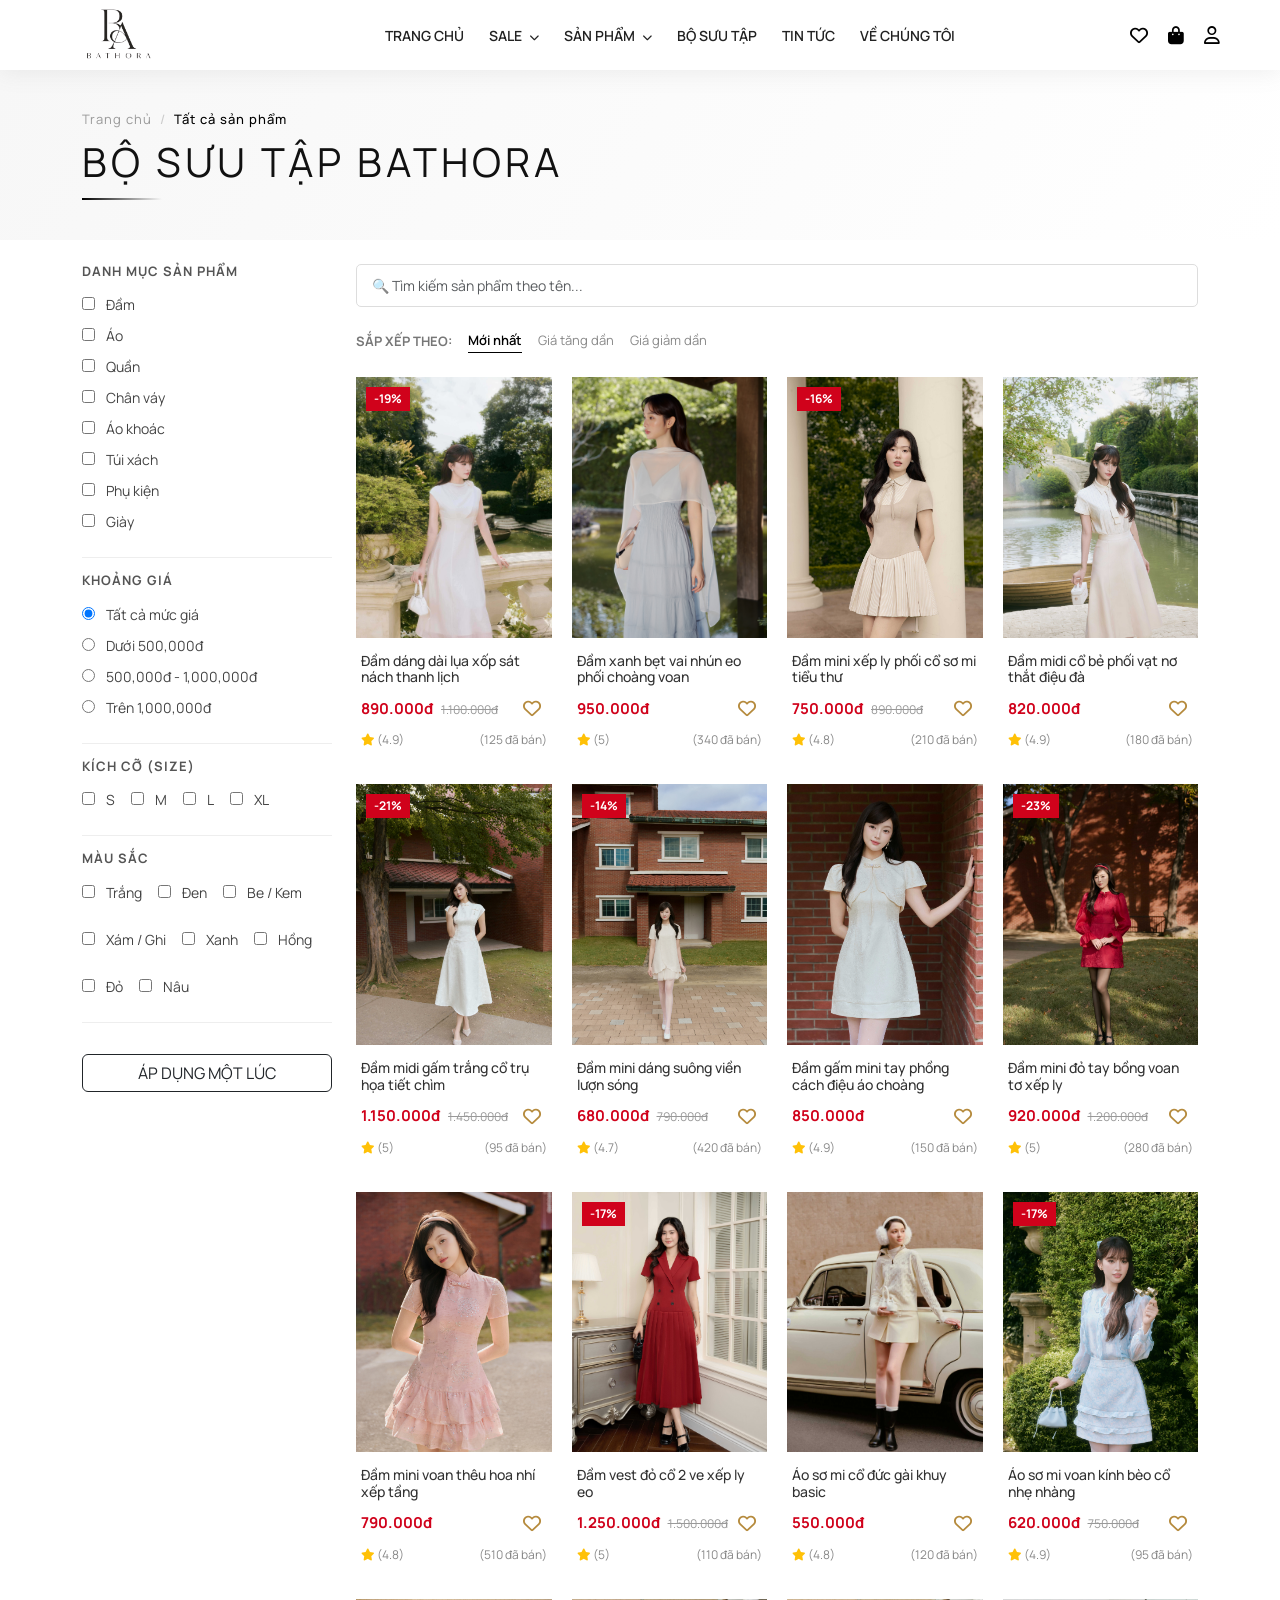
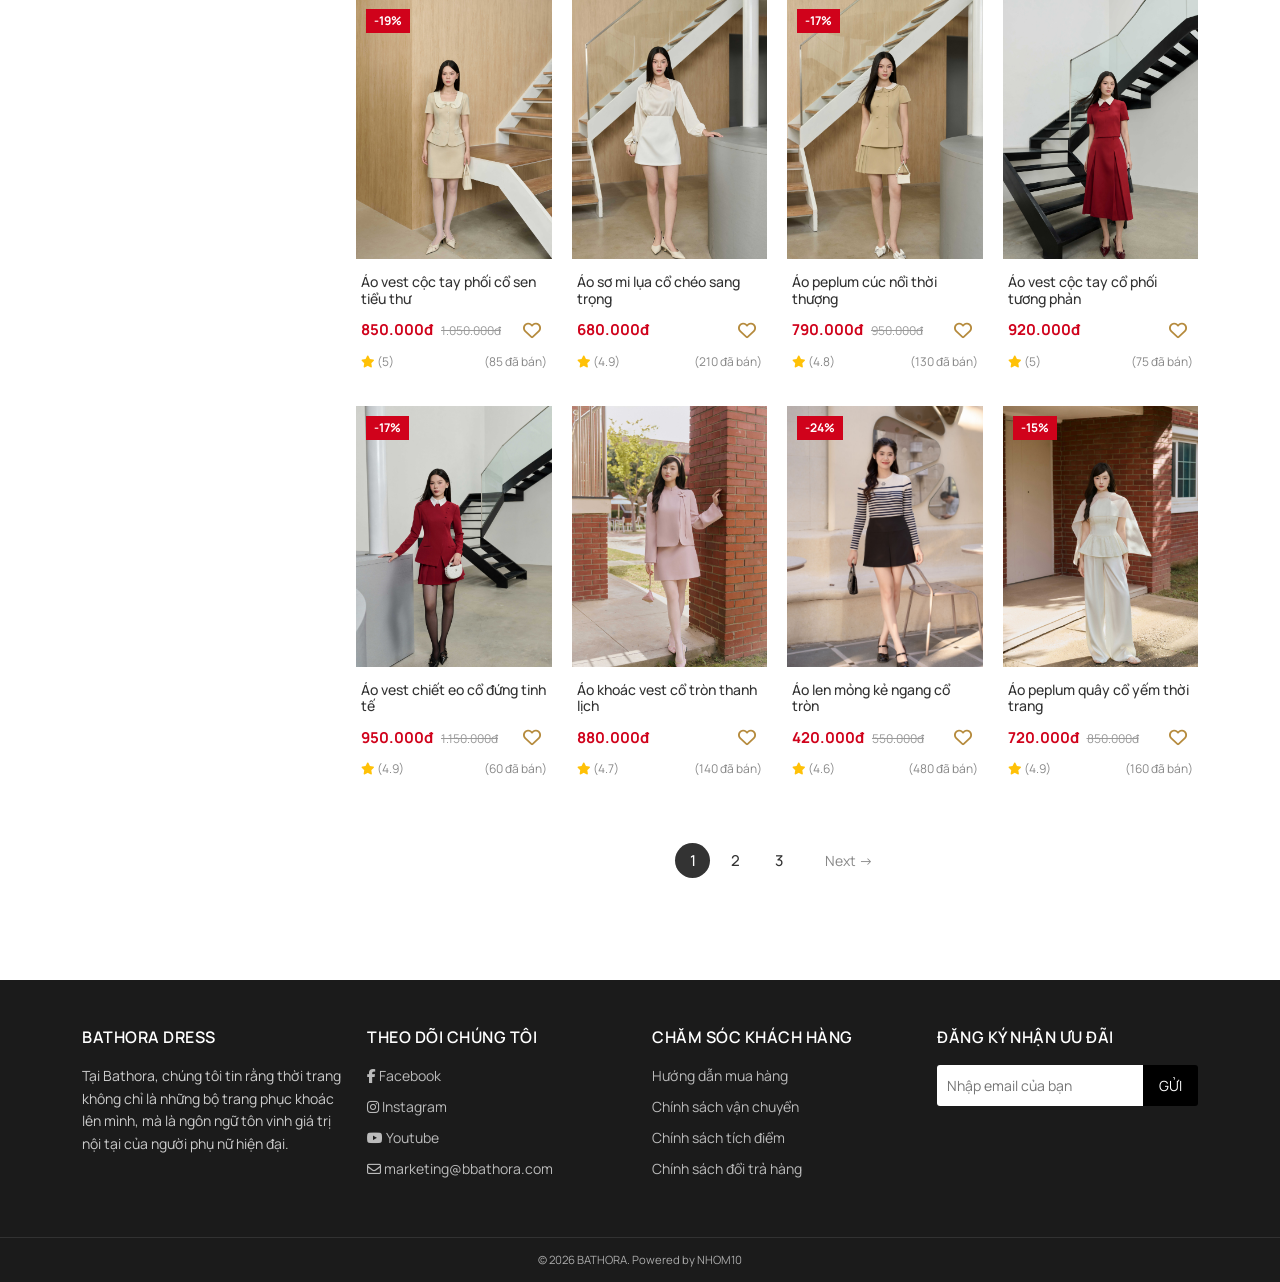
==== sanpham.html @ f618dcc4 "Merge branch 'develop' into feature/thao-chi-tiet" ====
<!DOCTYPE html>
<html lang="vi">
<head>
    <meta charset="UTF-8">
    <title>Sản phẩm | BATHORA DRESS</title>
    <link rel="preconnect" href="https://fonts.googleapis.com">
    <link href="https://fonts.googleapis.com/css2?family=Cormorant+Garamond:wght@300;400;500;600&family=Manrope:wght@300;400;500;600&display=swap" rel="stylesheet">
    <link href="https://cdn.jsdelivr.net/npm/bootstrap@5.3.0/dist/css/bootstrap.min.css" rel="stylesheet">
    <link rel="stylesheet" href="https://cdnjs.cloudflare.com/ajax/libs/font-awesome/6.5.0/css/all.min.css">
    <link rel="stylesheet" href="sanpham.css">
</head>
<body>

    <header class="header">
        <div class="container-fluid d-flex align-items-center justify-content-between">
            <div class="logo"><a href="trangchu.html"><img src="images/logo.png" alt="Bathora"></a></div>
            <nav class="menu">
                <ul class="d-flex align-items-center mb-0">
                    <li><a href="trangchu.html">TRANG CHỦ</a></li>
                    <li class="nav-item dropdown">
                        <a class="nav-link sale-link" href="#" id="saleDropdown" role="button" data-bs-toggle="dropdown">SALE <i class="fa fa-chevron-down ms-1"></i></a>
                        <ul class="dropdown-menu border-0 shadow-sm">
                            <li><a class="dropdown-item" href="#">Giảm 5%</a></li>
                            <li><a class="dropdown-item" href="#">Giảm 10%</a></li>
                            <li><a class="dropdown-item" href="#">Giảm 15%</a></li>
                            <li><a class="dropdown-item" href="#">Giảm 20%</a></li>
                            <li><hr class="dropdown-divider"></li>
                            <li><a class="dropdown-item" href="#">Giảm 30%</a></li>
                            <li><a class="dropdown-item" href="#">Giảm 40%</a></li>
                            <li><a class="dropdown-item" href="#">SIÊU SALE 50%</a></li>
                        </ul>
                    </li>
                    <li class="nav-item dropdown">
                        <a class="nav-link" href="sanpham.html" id="productDropdown" role="button" data-bs-toggle="dropdown">SẢN PHẨM <i class="fa fa-chevron-down ms-1"></i></a>
                        <ul class="dropdown-menu border-0 shadow-sm">
                            <li><a class="dropdown-item" href="sanpham.html?loai=tatca">TẤT CẢ SẢN PHẨM</a></li>
                            <li><a class="dropdown-item" href="sanpham.html?loai=dam">ĐẦM</a></li>
                            <li><a class="dropdown-item" href="sanpham.html?loai=ao">ÁO</a></li>
                            <li><a class="dropdown-item" href="sanpham.html?loai=quan">QUẦN</a></li>
                            <li><a class="dropdown-item" href="sanpham.html?loai=chanvay">CHÂN VÁY</a></li>
                            <li><a class="dropdown-item" href="sanpham.html?loai=aokhoac">ÁO KHOÁC</a></li>
                            <li><a class="dropdown-item" href="sanpham.html?loai=tuixach">TÚI XÁCH</a></li>
                            <li><a class="dropdown-item" href="sanpham.html?loai=phukien">PHỤ KIỆN</a></li>
                            <li><a class="dropdown-item" href="sanpham.html?loai=giay">GIÀY</a></li>
                        </ul>
                    </li>
                    <li><a href="#">BỘ SƯU TẬP</a></li>
                    <li><a href="TinTuc/tintuc.html">TIN TỨC</a></li>
                    <li><a href="vechungtoi.html">VỀ CHÚNG TÔI</a></li>
                </ul>
            </nav>
            <div class="icons d-flex align-items-center">
                <div class="icon"><a href="YeuThich/yeuthich.html"><i class="fa-regular fa-heart"></i><span id="wishlist-badge" class="badge-count">0</span></a></div>
                <div class="icon"><a href="GioHang/giohang.html"><i class="fa-solid fa-bag-shopping"></i><span id="cart-badge" class="badge-count d-none">0</span></a></div>
                <div class="icon"><a href="TaiKhoan/login.html"><i class="fa-regular fa-user"></i></a></div>
            </div>
        </div>
    </header>

    <main class="product-page">
        <section class="breadcrumb-bg cart-breadcrumb">
            <div class="container">
                <nav aria-label="breadcrumb">
                    <ol class="breadcrumb mb-2">
                        <li class="breadcrumb-item"><a href="trangchu.html">Trang chủ</a></li>
                        <li class="breadcrumb-item active" id="breadcrumbText">Tất cả sản phẩm</li>
                    </ol>
                </nav>
                <h2 class="page-title" id="pageTitleText">BỘ SƯU TẬP BATHORA</h2>
            </div>
        </section>

        <div class="container py-4">
            <div class="d-md-none mb-3 text-center">
                <button class="btn btn-dark w-100 py-2" id="openMobileFilter"><i class="fas fa-filter"></i> Lọc & Sắp xếp</button>
            </div>

            <div class="d-flex gap-4">
                <aside class="filter-sidebar" id="filterSidebar">
                    <div class="filter-header-mobile d-md-none">
                        <h4 class="mb-0">BỘ LỌC</h4>
                        <button class="btn-close" id="closeMobileFilter"></button>
                    </div>
                    
                    <div class="filter-group">
                        <h3 class="filter-title">Danh mục sản phẩm</h3>
                        <div class="filter-list">
                            <label><input type="checkbox" class="main-cat-filter" value="dam"> Đầm</label>
                            <label><input type="checkbox" class="main-cat-filter" value="ao"> Áo</label>
                            <label><input type="checkbox" class="main-cat-filter" value="quan"> Quần</label>
                            <label><input type="checkbox" class="main-cat-filter" value="chanvay"> Chân váy</label>
                            <label><input type="checkbox" class="main-cat-filter" value="aokhoac"> Áo khoác</label>
                            <label><input type="checkbox" class="main-cat-filter" value="tuixach"> Túi xách</label>
                            <label><input type="checkbox" class="main-cat-filter" value="phukien"> Phụ kiện</label>
                            <label><input type="checkbox" class="main-cat-filter" value="giay"> Giày</label>
                        </div>
                    </div>

                    <div class="filter-group">
                        <h3 class="filter-title">Khoảng Giá</h3>
                        <div class="filter-list">
                            <label><input type="radio" name="price" value="all" checked> Tất cả mức giá</label>
                            <label><input type="radio" name="price" value="under500"> Dưới 500,000đ</label>
                            <label><input type="radio" name="price" value="500to1000"> 500,000đ - 1,000,000đ</label>
                            <label><input type="radio" name="price" value="over1000"> Trên 1,000,000đ</label>
                        </div>
                    </div>
<div class="filter-group">
    <h3 class="filter-title">Kích cỡ (Size)</h3>
    <div class="filter-list size-grid d-flex flex-wrap gap-3">
        <label><input type="checkbox" class="size-filter" value="S"> S</label>
        <label><input type="checkbox" class="size-filter" value="M"> M</label>
        <label><input type="checkbox" class="size-filter" value="L"> L</label>
        <label><input type="checkbox" class="size-filter" value="XL"> XL</label>
    </div>
</div>

<div class="filter-group">
    <h3 class="filter-title">MÀU SẮC</h3> 
    <div class="filter-list d-flex flex-wrap gap-3">
        <label><input type="checkbox" value="Trắng" class="color-filter"> Trắng</label>
        <label><input type="checkbox" value="Đen" class="color-filter"> Đen</label>
        <label><input type="checkbox" value="Be" class="color-filter"> Be / Kem</label>
        <label><input type="checkbox" value="Xám" class="color-filter"> Xám / Ghi</label>
        <label><input type="checkbox" value="Xanh" class="color-filter"> Xanh</label>
        <label><input type="checkbox" value="Hồng" class="color-filter"> Hồng</label>
        <label><input type="checkbox" value="Đỏ" class="color-filter"> Đỏ</label>
        <label><input type="checkbox" value="Nâu" class="color-filter"> Nâu</label>
    </div>
</div>
                    <button class="btn btn-outline-dark w-100 mt-3" id="applyFilterBtn">ÁP DỤNG MỘT LÚC</button>
                </aside>

                <div class="product-main flex-grow-1">
                    <div class="search-container mb-4">
    <input type="text" id="searchInput" class="form-control" placeholder="🔍 Tìm kiếm sản phẩm theo tên...">
</div>
                    <div class="sort-bar d-none d-md-flex gap-3 mb-4 align-items-center">
                        <span class="fw-bold text-uppercase" style="font-size:13px; color:#777;">Sắp xếp theo:</span>
                        <a href="#" class="sort-link active" data-sort="new">Mới nhất</a>
                        <a href="#" class="sort-link" data-sort="asc">Giá tăng dần</a>
                        <a href="#" class="sort-link" data-sort="desc">Giá giảm dần</a>
                    </div>

                    <div class="product-grid" id="productGrid"></div>

                    <div class="pagination" id="paginationContainer">
    </div>
                </div>
            </div>
        </div>
    </main>

    <footer class="footer-section mt-5">
        <div class="container py-5">
            <div class="row g-4 justify-content-center">
                <div class="col-lg-3 col-md-6">
                    <h5 class="footer-title">BATHORA DRESS</h5>
                    <p class="footer-text">Tại Bathora, chúng tôi tin rằng thời trang không chỉ là những bộ trang phục khoác lên mình, mà là ngôn ngữ tôn vinh giá trị nội tại của người phụ nữ hiện đại.</p>
                </div>
                <div class="col-lg-3 col-md-6">
                    <h5 class="footer-title">THEO DÕI CHÚNG TÔI</h5>
                    <ul class="footer-list">
                        <li><a href="#"><i class="fab fa-facebook-f"></i> Facebook</a></li>
                        <li><a href="#"><i class="fab fa-instagram"></i> Instagram</a></li>
                        <li><a href="#"><i class="fab fa-youtube"></i> Youtube</a></li>
                        <li><a href="#"><i class="fa-regular fa-envelope"></i> marketing@bbathora.com</a></li>
                    </ul>
                </div>
                <div class="col-lg-3 col-md-6">
                    <h5 class="footer-title">CHĂM SÓC KHÁCH HÀNG</h5>
                    <ul class="footer-list">
                        <li><a href="#">Hướng dẫn mua hàng</a></li>
                        <li><a href="#">Chính sách vận chuyển</a></li>
                        <li><a href="#">Chính sách tích điểm</a></li>
                        <li><a href="#">Chính sách đổi trả hàng</a></li>
                    </ul>
                </div>
                <div class="col-lg-3 col-md-6">
                    <h5 class="footer-title">ĐĂNG KÝ NHẬN ƯU ĐÃI</h5>
                    <div class="newsletter-box">
                        <input type="email" placeholder="Nhập email của bạn">
                        <button>GỬI</button>
                    </div>
                </div>
            </div>
        </div>
        <div class="copyright"><div class="container text-center"><small>© 2026 BATHORA. Powered by NHOM10</small></div></div>
    </footer>

    <script src="https://code.jquery.com/jquery-3.7.1.min.js"></script>
    <script src="https://cdn.jsdelivr.net/npm/bootstrap@5.3.0/dist/js/bootstrap.bundle.min.js"></script>
    <script src="sanpham.js"></script>
</body>
</html>
---- sanpham.css ----
/* ========================================================
   CSS NỀN TẢNG CỦA NHÓM (GIỮ NGUYÊN TỪ TRANG CHỦ & GIỎ HÀNG)
   ======================================================== */
body { font-family: 'Manrope', sans-serif; background: #fff; color: #222; }

/* HEADER */
.header { position: fixed; top: 0; left: 0; width: 100%; z-index: 2000; background-color: #ffffff; transition: transform 0.3s ease-in-out; transform: translateY(0); box-shadow: 0 4px 20px rgba(116, 116, 116, 0.1); }
.header-hidden { transform: translateY(-100%); }
.header .container-fluid { padding-left: 60px; padding-right: 60px; }
.logo img { height: 70px; object-fit: contain; } /* <--- KHẮC PHỤC LỖI LOGO TO */
.menu ul { list-style: none; gap: 25px; }
.menu a { text-decoration: none; color: #222; font-weight: 600; font-size: 14px; display: inline-block; transition: transform 0.3s ease, color 0.3s ease; }
.menu a:hover { transform: scale(1.1); color: #c9a45c; }
.icons { gap: 20px; }
.icon { position: relative; cursor: pointer; font-size: 18px; }
.icons .icon a { color: #000; transition: 0.3s; text-decoration: none;}
.icons .icon a:hover { color: #c9a45c; }
.badge-count { position: absolute; top: -8px; right: -10px; background-color: #c9a45c; color: #ffffff; font-size: 10px; font-weight: bold; min-width: 16px; height: 16px; border-radius: 50%; display: flex; align-items: center; justify-content: center; padding: 0 4px; }
.badge-count.d-none { display: none !important; }

/* DROPDOWN MENU */
.dropdown-menu { border-radius: 12px; padding: 10px 0; margin-top: 15px !important; min-width: 160px; animation: fadeIn 0.3s ease; }
.dropdown-item { padding: 10px 25px; font-size: 13px; font-weight: 500; color: #333; transition: all 0.2s; }
.dropdown-item:hover { background-color: #f8f9fa; color: #c9a45c; padding-left: 30px; }
.fa-chevron-down { font-size: 10px; transition: transform 0.3s; }
.dropdown:hover .fa-chevron-down { transform: rotate(180deg); }
@keyframes fadeIn { from { opacity: 0; transform: translateY(10px); } to { opacity: 1; transform: translateY(0); } }
@media (min-width: 992px) {
    .dropdown:hover .dropdown-menu { display: block; opacity: 1; visibility: visible; transform: translateY(0); transition: all 0.3s ease; }
    .dropdown-menu { display: block; opacity: 0; visibility: hidden; transform: translateY(10px); transition: all 0.3s ease; }
}

/* BREADCRUMB */
.product-page { margin-top: 70px; }
.breadcrumb-bg { position: relative; width: 100%; padding: 40px 0; background: linear-gradient(120deg, #f7f7f7, #ffffff); overflow: hidden; }
.breadcrumb { background: transparent; padding: 0; margin-bottom: 15px; font-size: 13px; letter-spacing: 1px; }
.breadcrumb a { color: #999; text-decoration: none; position: relative; transition: 0.3s; }
.breadcrumb a:hover { color: #000; }
.breadcrumb-item + .breadcrumb-item::before { content: "/"; color: #ccc; }
.breadcrumb-item.active { color: #000; font-weight: 500; }
.page-title { font-size: 40px; font-weight: 400; letter-spacing: 4px; color: #111; position: relative; display: inline-block; margin-bottom: 0;}
.page-title::after { content: ""; width: 80px; height: 2px; background: linear-gradient(to right, #000, transparent); display: block; margin-top: 12px; }

/* FOOTER */
.footer-section { background: #1b1b1b; color: #fff; font-size: 14px; }
.footer-title { font-size: 16px; font-weight: 600; margin-bottom: 18px; letter-spacing: 0.5px; }
.footer-text { color: #ccc; line-height: 1.6; }
.footer-list { list-style: none; padding: 0; margin: 0; }
.footer-list li { margin-bottom: 10px; }
.footer-list a { color: #bbb; text-decoration: none; transition: 0.3s; }
.footer-list a:hover { color: #fff; padding-left: 5px; }
.newsletter-box { display: flex; margin-bottom: 10px; border-radius: 3px; overflow: hidden; max-width: 420px; }
.newsletter-box input { flex: 1; border: none; padding: 10px; outline: none; }
.newsletter-box button { background: #000000; color: #ffffff; border: none; padding: 0 16px; font-weight: 400; cursor: pointer; }
.newsletter-box button:hover { background: #c9a45c; }
.footer-note { color: #aaa; font-size: 13px; line-height: 1.5; }
.footer-note a { color: #fff; font-weight: 500; }
.copyright { border-top: 1px solid rgba(255,255,255,0.1); padding: 12px 0; font-size: 13px; color: #aaa; }

/* BACK TO TOP & CONTACT */
#backToTop { position: fixed; bottom: 40px; right: 40px; z-index: 999; width: 50px; height: 50px; background-color: #ffffff; color: #000000; border: 1px solid #eeeeee; border-radius: 50%; display: flex; align-items: center; justify-content: center; cursor: pointer; transition: all 0.4s; opacity: 0; visibility: hidden; transform: translateY(20px); }
#backToTop svg { width: 20px; height: 20px; transition: transform 0.3s ease; }
#backToTop.show { opacity: 1; visibility: visible; transform: translateY(0); }
#backToTop:hover { background-color: #000000; color: #ffffff; border-color: #000000; box-shadow: 0 10px 20px rgba(0,0,0,0.1); }
#backToTop:hover svg { transform: translateY(-3px); }
.sticky-contact { position: fixed; right: 0; bottom: 120px; display: flex; flex-direction: column; align-items: flex-end; gap: 10px; z-index: 2100; }
.contact-item { display: flex; align-items: center; justify-content: center; width: 50px; height: 50px; color: #fff; background-color: #333; text-decoration: none; border-radius: 12px 0 0 12px; transition: all 0.3s ease; box-shadow: -2px 0 10px rgba(0,0,0,0.1); white-space: nowrap; overflow: hidden; }
.contact-item i { font-size: 28px; }
.contact-item span { font-weight: bold; font-size: 15px; margin-left: 8px; }
.contact-item:hover { width: 70px; background-color: #c9a45c; color: #fff; }

/* ========================================================
   CSS CHO PHẦN LỌC & LƯỚI SẢN PHẨM (CUSTOM)
   ======================================================== */
.filter-sidebar { width: 250px; flex-shrink: 0; }
.filter-title { font-size: 13px; font-weight: 700; text-transform: uppercase; margin-bottom: 15px; letter-spacing: 1px; color:#555; }
.filter-group { border-bottom: 1px solid #eee; padding-bottom: 15px; margin-bottom: 15px; }
.filter-list label { display: block; font-size: 14px; margin-bottom: 10px; cursor: pointer; color:#444;}
.filter-list input { margin-right: 8px; cursor: pointer;}

.sort-bar a { font-size: 13px; color: #888; text-decoration: none; padding-bottom: 2px; transition: 0.3s; }
.sort-bar a:hover { color: #000;}
.sort-bar a.active { color: #000; border-bottom: 1px solid #000; font-weight: 600; }

/* ========================================================
   CSS ÉP KHUNG ẢNH VÀ ĐỒNG BỘ CHIỀU CAO THẺ SẢN PHẨM
   ======================================================== */

.product-grid { 
    display: grid; 
    grid-template-columns: repeat(4, 1fr); 
    gap: 20px; 
    align-items: stretch; /* Ép tất cả các thẻ trong cùng 1 hàng phải cao bằng nhau */
}

.product-card { 
    background: #fff; 
    transition: 0.3s; 
    display: flex;
    flex-direction: column;
    height: 100%;
}

.product-img { 
    position: relative; 
    width: 100%; 
    padding-top: 133.33%; /* CÔNG THỨC VÀNG: Ép khung tĩnh tỉ lệ 3:4 tuyệt đối (4/3 = 1.3333) */
    overflow: hidden; 
    background: #f8f3ec; 
}

.product-img img { 
    position: absolute; /* Ghim chặt ảnh vào 4 góc của khung 3:4 */
    top: 0; 
    left: 0; 
    width: 100%; 
    height: 100%; 
    object-fit: cover; /* Cắt cúp ảnh tự động vừa vặn khung mà không bị méo tỉ lệ */
    transition: transform 0.5s ease; 
}

.product-card:hover .product-img img { 
    transform: scale(1.05); 
}

/* Sale Badge cần z-index để nổi lên trên ảnh absolute */
.sale-badge { 
    position: absolute; 
    top: 10px; 
    left: 10px; 
    background: #d0021b; 
    color: #fff; 
    padding: 3px 8px; 
    font-size: 12px; 
    font-weight: bold; 
    z-index: 2;
}

.product-info { 
    padding: 15px 5px; 
    display: flex;
    flex-direction: column;
    flex-grow: 1; /* Chiếm toàn bộ khoảng trống còn lại của thẻ */
}

.product-title { 
    font-size: 14px; 
    font-weight: 500; 
    margin-bottom: 8px; 
    color: #333; 
    /* Giới hạn tên sản phẩm trong 2 dòng, nếu dài quá tự cắt bằng dấu ... */
    display: -webkit-box;
    -webkit-line-clamp: 2;
    -webkit-box-orient: vertical;
    overflow: hidden;
}

.price-heart-wrapper { 
    margin-top: auto; /* Vũ khí bí mật: Luôn đẩy giá tiền và trái tim xuống thẳng hàng nhau ở đáy */
    display: flex; 
    justify-content: space-between; 
    align-items: center; 
    margin-bottom: 8px; 
}

.product-price { font-weight: 700; color: #d0021b; font-size: 15px; }
.price-old { font-size: 12px; text-decoration: line-through; color: #999; margin-left: 5px; font-weight: 400; }
.wishlist-btn { border: none; background: none; font-size: 18px; color: #ccc; cursor: pointer; }
.heart-btn { color: #b58a3c; transition: 0.3s; }
.heart-btn.active { color: #e53935; }
.wishlist-btn:hover .heart-btn { transform: scale(1.1); }
.product-meta { font-size: 12px; color: #888; }

/* RESPONSIVE CHO SẢN PHẨM MÀN HÌNH NHỎ */
@media (max-width: 991px) {
    .product-grid { grid-template-columns: repeat(2, 1fr); gap: 15px; }
    .header .container-fluid { padding-left: 20px; padding-right: 20px; }
    .menu { display: none; }
    
    /* Popup Filter Mobile */
    .filter-sidebar { position: fixed; top: 0; left: -100%; width: 85%; max-width: 300px; height: 100vh; background: #fff; z-index: 2500; padding: 25px; overflow-y: auto; transition: 0.3s; box-shadow: 2px 0 15px rgba(0,0,0,0.1); }
    .filter-sidebar.open { left: 0; }
    .filter-header-mobile { display: flex; justify-content: space-between; align-items: center; margin-bottom: 25px; border-bottom: 1px solid #eee; padding-bottom: 15px;}
}
/* ==========================================
   GIAO DIỆN PHÂN TRANG (PAGINATION)
   ========================================== */
.pagination {
    display: flex;
    justify-content: center;
    align-items: center;
    gap: 8px;
    margin-top: 50px;
    margin-bottom: 30px;
}

.page-btn {
    width: 35px;
    height: 35px;
    border-radius: 50%; /* Tạo hình tròn */
    border: none;
    background-color: transparent;
    color: #333;
    font-weight: 500;
    font-size: 15px;
    cursor: pointer;
    transition: all 0.3s ease;
}

.page-btn:hover {
    background-color: #f0f0f0;
}

/* Hiệu ứng cho nút đang được chọn (Màu đen chữ trắng) */
.page-btn.active {
    background-color: #333;
    color: #fff;
}

/* Nút Next */
.next-btn {
    border: none;
    background-color: transparent;
    color: #888;
    font-size: 14px;
    cursor: pointer;
    margin-left: 15px;
    transition: color 0.3s;
}

.next-btn:hover {
    color: #333;
}

.next-btn:disabled {
    color: #ccc;
    cursor: not-allowed;
}
.search-container {
    width: 100%;
}

#searchInput {
    padding: 10px 15px;
    border: 1px solid #ddd;
    border-radius: 5px;
    width: 100%;
    font-size: 14px;
}

#searchInput:focus {
    outline: none;
    border-color: #333;
}
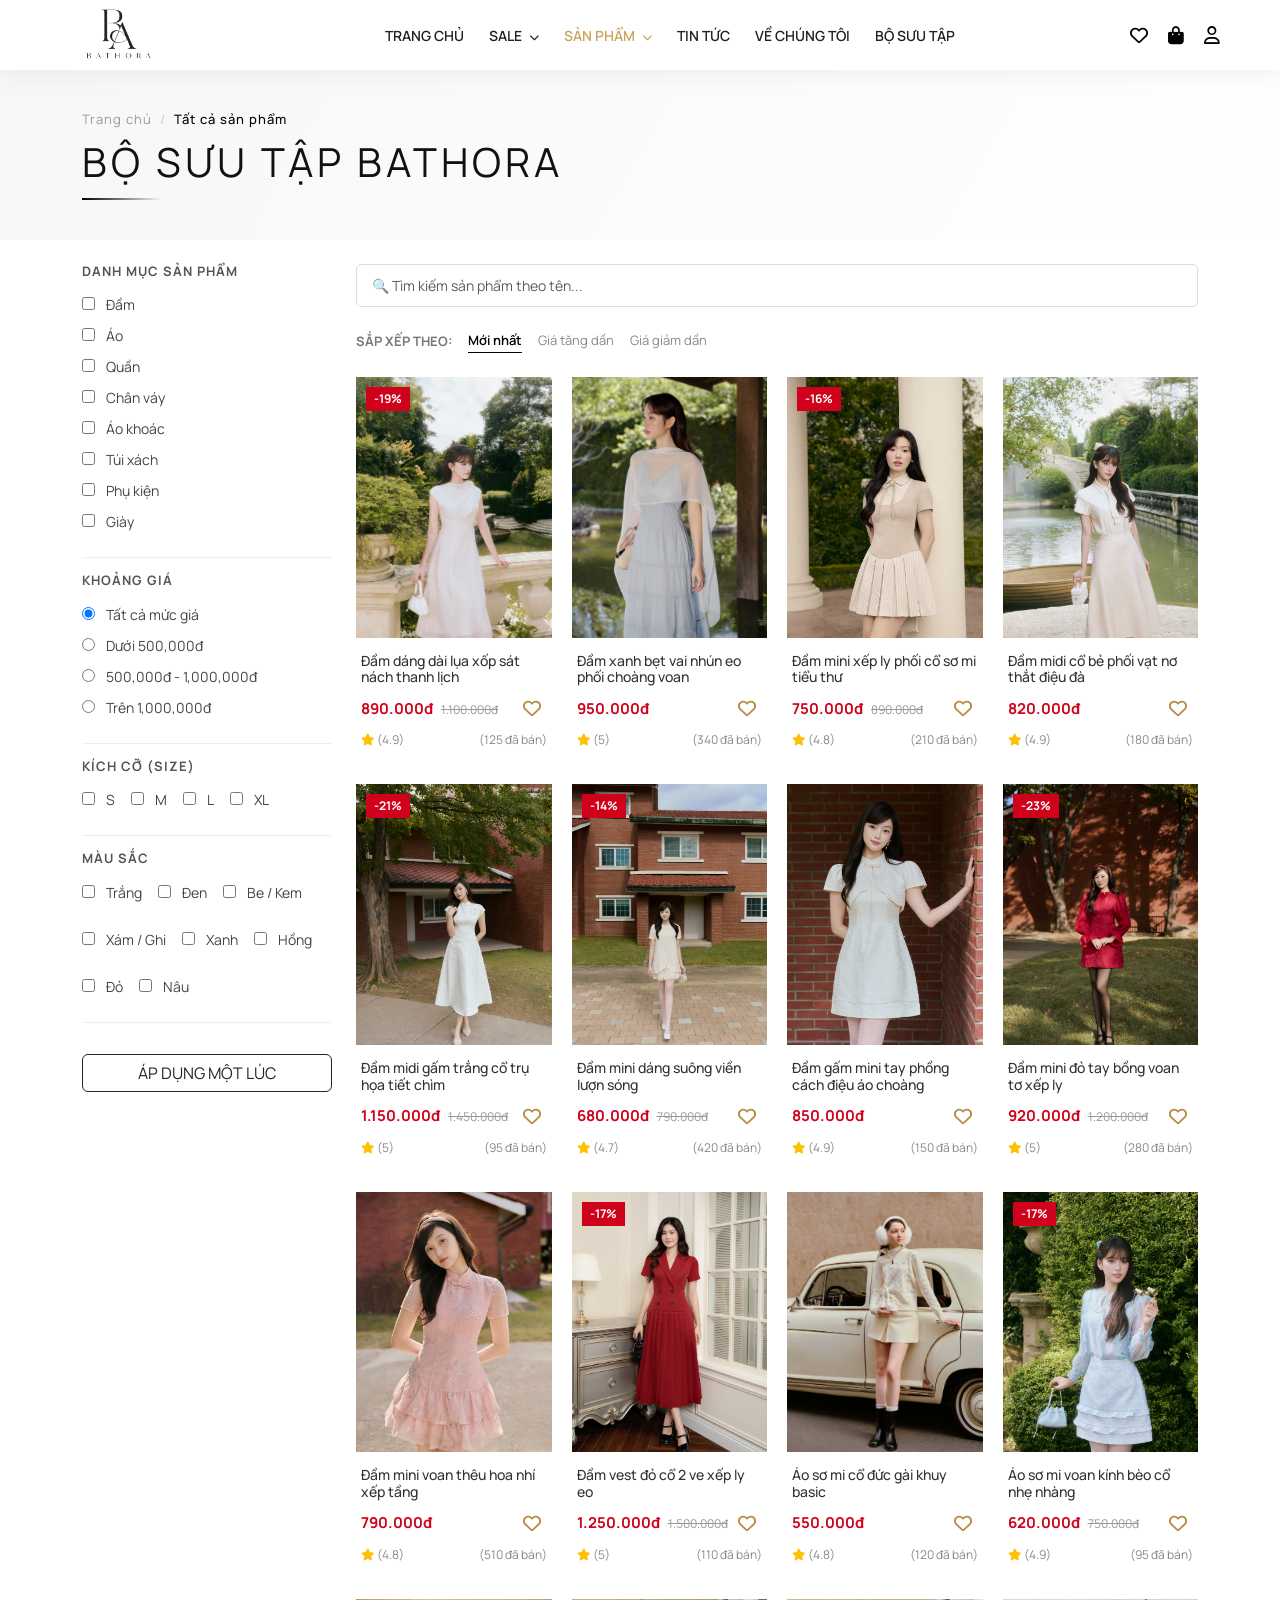
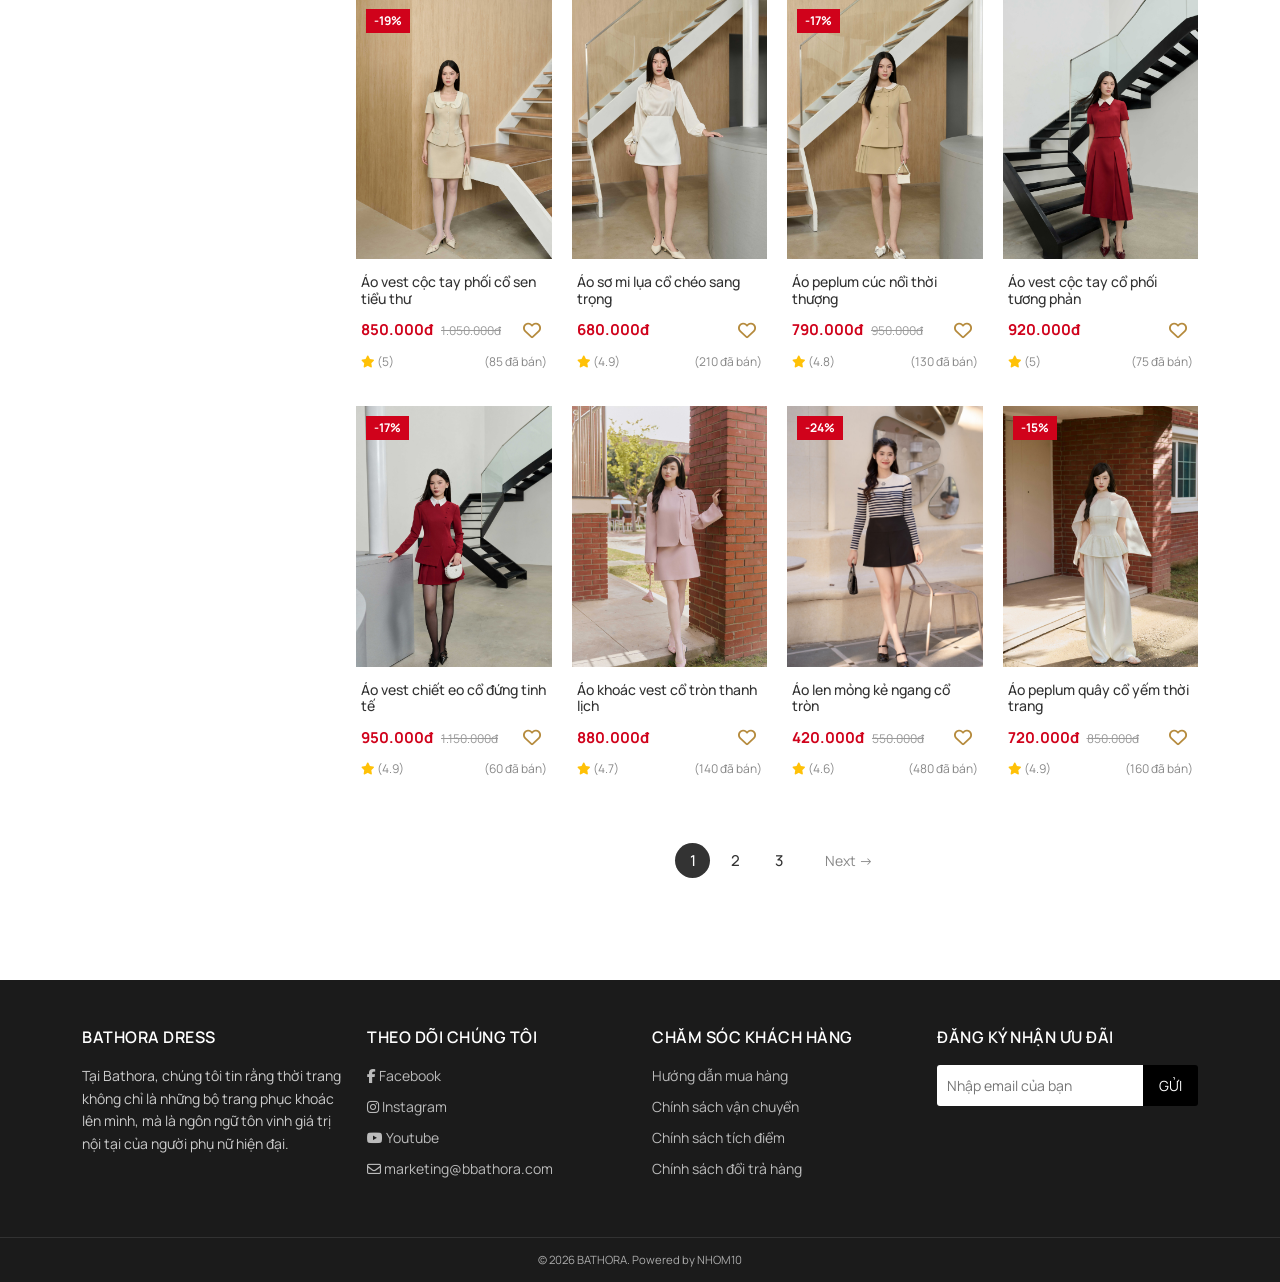
==== commit e7823996: "Update BST Video" ====
--- a/sanpham.html
+++ b/sanpham.html
@@ -13,7 +13,7 @@
 
     <header class="header">
         <div class="container-fluid d-flex align-items-center justify-content-between">
-            <div class="logo"><a href="trangchu.html"><img src="images/logo.png" alt="Bathora"></a></div>
+            <div class="logo"><a href="trangchu.html" ><img src="images/logo.png" alt="Bathora"></a></div>
             <nav class="menu">
                 <ul class="d-flex align-items-center mb-0">
                     <li><a href="trangchu.html">TRANG CHỦ</a></li>
@@ -31,7 +31,7 @@
                         </ul>
                     </li>
                     <li class="nav-item dropdown">
-                        <a class="nav-link" href="sanpham.html" id="productDropdown" role="button" data-bs-toggle="dropdown">SẢN PHẨM <i class="fa fa-chevron-down ms-1"></i></a>
+                        <a class="nav-link active" href="sanpham.html" id="productDropdown" role="button" data-bs-toggle="dropdown">SẢN PHẨM <i class="fa fa-chevron-down ms-1"></i></a>
                         <ul class="dropdown-menu border-0 shadow-sm">
                             <li><a class="dropdown-item" href="sanpham.html?loai=tatca">TẤT CẢ SẢN PHẨM</a></li>
                             <li><a class="dropdown-item" href="sanpham.html?loai=dam">ĐẦM</a></li>
@@ -44,9 +44,9 @@
                             <li><a class="dropdown-item" href="sanpham.html?loai=giay">GIÀY</a></li>
                         </ul>
                     </li>
-                    <li><a href="#">BỘ SƯU TẬP</a></li>
                     <li><a href="TinTuc/tintuc.html">TIN TỨC</a></li>
-                    <li><a href="vechungtoi.html">VỀ CHÚNG TÔI</a></li>
+                    <li><a href="vechungtoi.html">VỀ CHÚNG TÔI</a></li>     
+                    <li><a href="Bosuutap/Bosuutap.html">BỘ SƯU TẬP</a></li>  
                 </ul>
             </nav>
             <div class="icons d-flex align-items-center">
--- a/sanpham.css
+++ b/sanpham.css
@@ -11,6 +11,10 @@
 .menu ul { list-style: none; gap: 25px; }
 .menu a { text-decoration: none; color: #222; font-weight: 600; font-size: 14px; display: inline-block; transition: transform 0.3s ease, color 0.3s ease; }
 .menu a:hover { transform: scale(1.1); color: #c9a45c; }
+.menu .nav-link.active,
+.menu a.active { 
+    color: #c9a45c !important; 
+}
 .icons { gap: 20px; }
 .icon { position: relative; cursor: pointer; font-size: 18px; }
 .icons .icon a { color: #000; transition: 0.3s; text-decoration: none;}
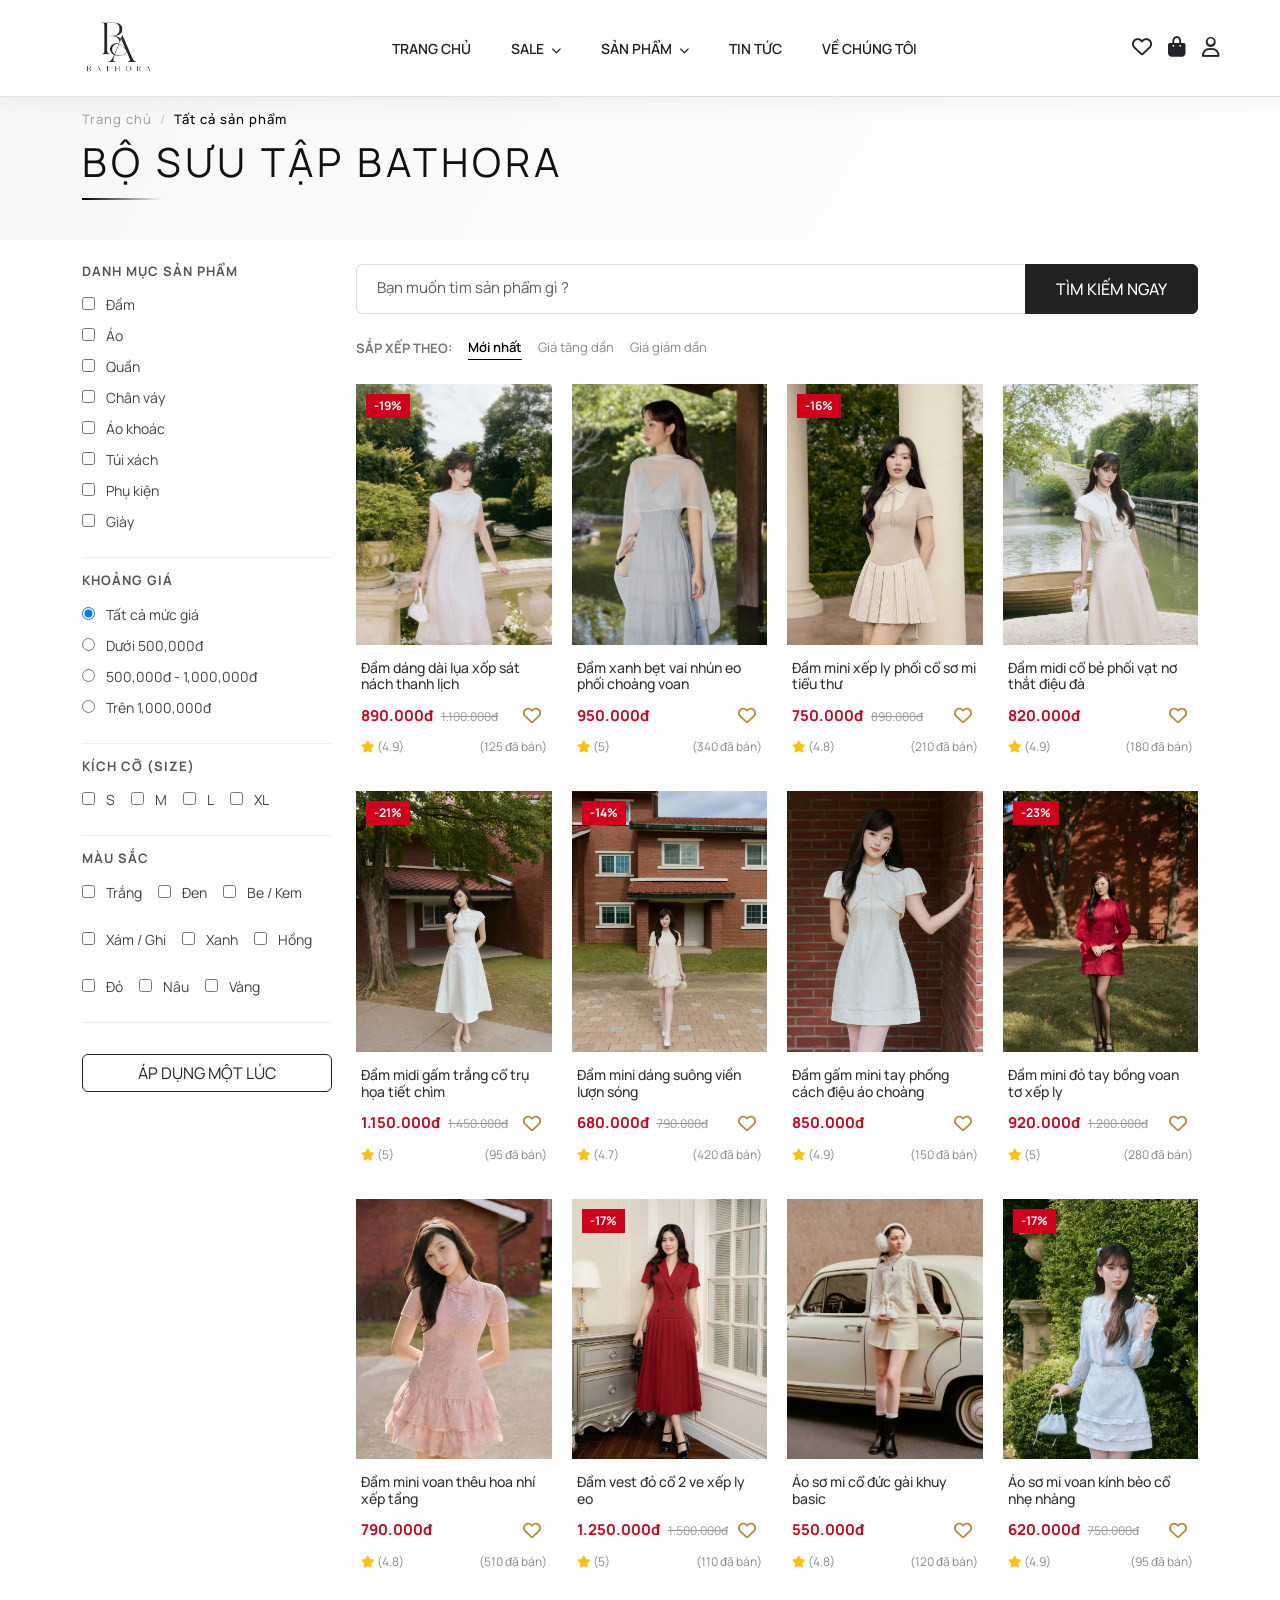
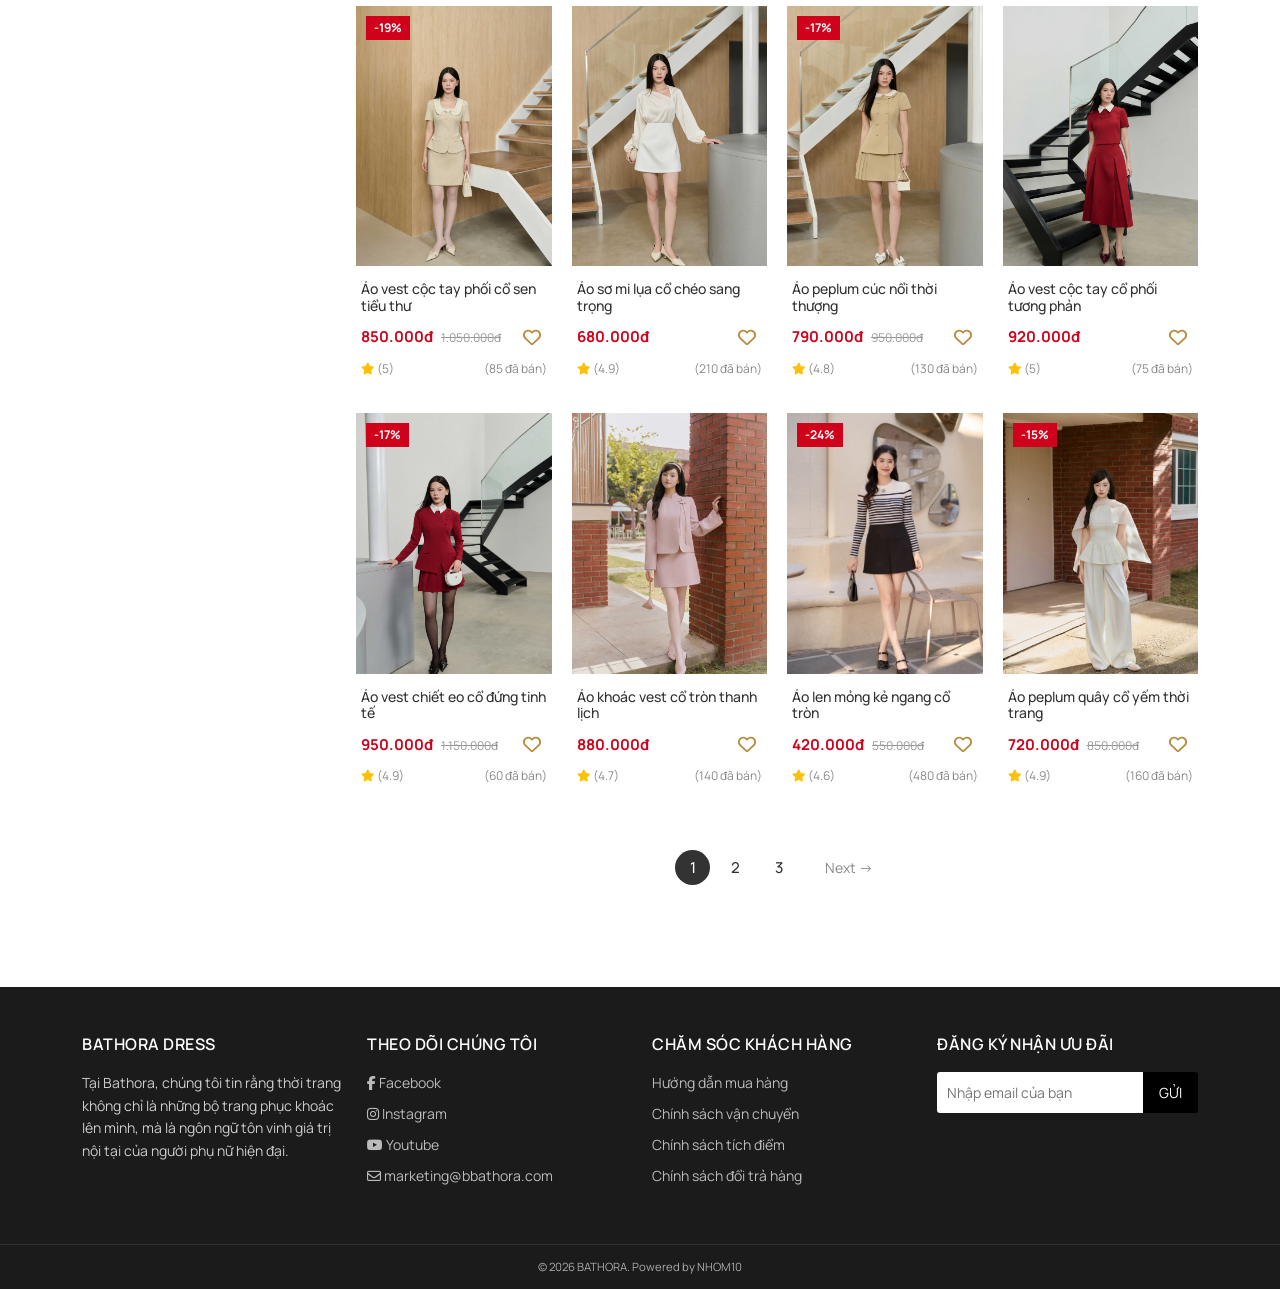
==== commit 83c098a6: "Feat: Da sua" ====
--- a/sanpham.html
+++ b/sanpham.html
@@ -11,51 +11,78 @@
 </head>
 <body>
 
-    <header class="header">
-        <div class="container-fluid d-flex align-items-center justify-content-between">
-            <div class="logo"><a href="trangchu.html" ><img src="images/logo.png" alt="Bathora"></a></div>
-            <nav class="menu">
-                <ul class="d-flex align-items-center mb-0">
-                    <li><a href="trangchu.html">TRANG CHỦ</a></li>
+    <header class="header border-bottom sticky-top bg-white">
+    <nav class="navbar navbar-expand-lg py-2">
+        <div class="container-fluid align-items-center">
+            
+            <!-- 1. LOGO -->
+            <a class="navbar-brand logo m-0" href="trangchu.html">
+                <img src="images/logo.png" alt="Bathora" height="40">
+            </a>
+
+            <!-- 2. ICONS & NÚT HAMBURGER (Mobile) -->
+            <div class="d-flex align-items-center order-lg-3">
+                <div class="icons d-flex align-items-center me-3 me-lg-0 gap-3">
+                    <a href="YeuThich/yeuthich.html" class="text-dark text-decoration-none position-relative">
+                        <i class="fa-regular fa-heart fs-5"></i>
+                        <span id="wishlist-badge" class="badge-count">0</span>
+                    </a>
+                    <a href="GioHang/giohang.html" class="text-dark text-decoration-none position-relative">
+                        <i class="fa-solid fa-bag-shopping fs-5"></i>
+                        <span id="cart-badge" class="badge-count d-none">0</span>
+                    </a>
+                    <a href="login.html" class="text-dark text-decoration-none d-none d-lg-block">
+                        <i class="fa-regular fa-user fs-5"></i>
+                    </a>
+                </div>
+                <!-- Nút 3 gạch xuất hiện trên điện thoại -->
+                <button class="navbar-toggler border-0 shadow-none p-0 ms-2" type="button" data-bs-toggle="collapse" data-bs-target="#mainNav">
+                    <i class="fas fa-bars fs-2"></i>
+                </button>
+            </div>
+
+            <!-- 3. MENU CHÍNH (Gập gọn khi ở trên Mobile) -->
+            <div class="collapse navbar-collapse order-lg-2 justify-content-center" id="mainNav">
+                <ul class="navbar-nav menu text-center gap-lg-4 mt-3 mt-lg-0 fw-medium">
+                    <li class="nav-item"><a class="nav-link" href="trangchu.html">TRANG CHỦ</a></li>
+                    
                     <li class="nav-item dropdown">
-                        <a class="nav-link sale-link" href="#" id="saleDropdown" role="button" data-bs-toggle="dropdown">SALE <i class="fa fa-chevron-down ms-1"></i></a>
-                        <ul class="dropdown-menu border-0 shadow-sm">
-                            <li><a class="dropdown-item" href="#">Giảm 5%</a></li>
-                            <li><a class="dropdown-item" href="#">Giảm 10%</a></li>
-                            <li><a class="dropdown-item" href="#">Giảm 15%</a></li>
-                            <li><a class="dropdown-item" href="#">Giảm 20%</a></li>
-                            <li><hr class="dropdown-divider"></li>
-                            <li><a class="dropdown-item" href="#">Giảm 30%</a></li>
-                            <li><a class="dropdown-item" href="#">Giảm 40%</a></li>
-                            <li><a class="dropdown-item" href="#">SIÊU SALE 50%</a></li>
+                        <a class="nav-link sale-link" href="#" data-bs-toggle="dropdown">SALE <i class="fa fa-chevron-down ms-1" style="font-size:10px"></i></a>
+                        <ul class="dropdown-menu border-0 shadow-sm text-center">
+                            <li><a class="dropdown-item py-2" href="#">Giảm 5%</a></li>
+                            <li><a class="dropdown-item py-2" href="#">Giảm 10%</a></li>
+                            <li><a class="dropdown-item py-2" href="#">SIÊU SALE 50%</a></li>
                         </ul>
                     </li>
+                    
                     <li class="nav-item dropdown">
-                        <a class="nav-link active" href="sanpham.html" id="productDropdown" role="button" data-bs-toggle="dropdown">SẢN PHẨM <i class="fa fa-chevron-down ms-1"></i></a>
+                        <a class="nav-link" href="#" data-bs-toggle="dropdown">SẢN PHẨM <i class="fa fa-chevron-down ms-1" style="font-size:10px"></i></a>
                         <ul class="dropdown-menu border-0 shadow-sm">
-                            <li><a class="dropdown-item" href="sanpham.html?loai=tatca">TẤT CẢ SẢN PHẨM</a></li>
-                            <li><a class="dropdown-item" href="sanpham.html?loai=dam">ĐẦM</a></li>
-                            <li><a class="dropdown-item" href="sanpham.html?loai=ao">ÁO</a></li>
-                            <li><a class="dropdown-item" href="sanpham.html?loai=quan">QUẦN</a></li>
-                            <li><a class="dropdown-item" href="sanpham.html?loai=chanvay">CHÂN VÁY</a></li>
-                            <li><a class="dropdown-item" href="sanpham.html?loai=aokhoac">ÁO KHOÁC</a></li>
-                            <li><a class="dropdown-item" href="sanpham.html?loai=tuixach">TÚI XÁCH</a></li>
-                            <li><a class="dropdown-item" href="sanpham.html?loai=phukien">PHỤ KIỆN</a></li>
-                            <li><a class="dropdown-item" href="sanpham.html?loai=giay">GIÀY</a></li>
+                            <!-- Đã xóa "Tất cả sản phẩm" -->
+                            <li><a class="dropdown-item py-2" href="sanpham.html?loai=dam">ĐẦM</a></li>
+                            <li><a class="dropdown-item py-2" href="sanpham.html?loai=ao">ÁO</a></li>
+                            <li><a class="dropdown-item py-2" href="sanpham.html?loai=quan">QUẦN</a></li>
+                            <li><a class="dropdown-item py-2" href="sanpham.html?loai=chanvay">CHÂN VÁY</a></li>
+                            <li><a class="dropdown-item py-2" href="sanpham.html?loai=aokhoac">ÁO KHOÁC</a></li>
+                            <li><a class="dropdown-item py-2" href="sanpham.html?loai=tuixach">TÚI XÁCH</a></li>
+                            <li><a class="dropdown-item py-2" href="sanpham.html?loai=phukien">PHỤ KIỆN</a></li>
+                            <li><a class="dropdown-item py-2" href="sanpham.html?loai=giay">GIÀY</a></li>
                         </ul>
                     </li>
-                    <li><a href="TinTuc/tintuc.html">TIN TỨC</a></li>
-                    <li><a href="vechungtoi.html">VỀ CHÚNG TÔI</a></li>     
-                    <li><a href="Bosuutap/Bosuutap.html">BỘ SƯU TẬP</a></li>  
+                    
+                    <li class="nav-item"><a class="nav-link" href="TinTuc/tintuc.html">TIN TỨC</a></li>
+                    <li class="nav-item"><a class="nav-link" href="vechungtoi.html">VỀ CHÚNG TÔI</a></li>
+                    
+                    <!-- Nút đăng nhập hiển thị riêng cho Mobile -->
+                    <li class="nav-item d-lg-none mt-2 mb-3">
+                        <a class="nav-link text-decoration-underline" href="login.html">Đăng nhập / Đăng ký</a>
+                    </li>
                 </ul>
-            </nav>
-            <div class="icons d-flex align-items-center">
-                <div class="icon"><a href="YeuThich/yeuthich.html"><i class="fa-regular fa-heart"></i><span id="wishlist-badge" class="badge-count">0</span></a></div>
-                <div class="icon"><a href="GioHang/giohang.html"><i class="fa-solid fa-bag-shopping"></i><span id="cart-badge" class="badge-count d-none">0</span></a></div>
-                <div class="icon"><a href="TaiKhoan/login.html"><i class="fa-regular fa-user"></i></a></div>
-            </div>
+            </div>
+
         </div>
-    </header>
+    </nav>
+</header>
 
     <main class="product-page">
         <section class="breadcrumb-bg cart-breadcrumb">
@@ -126,6 +153,7 @@
         <label><input type="checkbox" value="Hồng" class="color-filter"> Hồng</label>
         <label><input type="checkbox" value="Đỏ" class="color-filter"> Đỏ</label>
         <label><input type="checkbox" value="Nâu" class="color-filter"> Nâu</label>
+        <label><input type="checkbox" value="Vàng" class="color-filter"> Vàng</label>
     </div>
 </div>
                     <button class="btn btn-outline-dark w-100 mt-3" id="applyFilterBtn">ÁP DỤNG MỘT LÚC</button>
@@ -133,7 +161,10 @@
 
                 <div class="product-main flex-grow-1">
                     <div class="search-container mb-4">
-    <input type="text" id="searchInput" class="form-control" placeholder="🔍 Tìm kiếm sản phẩm theo tên...">
+    <div class="input-group">
+        <input type="text" id="searchInput" class="form-control custom-search-input" placeholder="Bạn muốn tìm sản phẩm gì ?">
+        <button class="btn custom-search-btn" id="searchNowBtn" type="button">TÌM KIẾM NGAY</button>
+    </div>
 </div>
                     <div class="sort-bar d-none d-md-flex gap-3 mb-4 align-items-center">
                         <span class="fw-bold text-uppercase" style="font-size:13px; color:#777;">Sắp xếp theo:</span>
--- a/sanpham.css
+++ b/sanpham.css
@@ -11,10 +11,6 @@
 .menu ul { list-style: none; gap: 25px; }
 .menu a { text-decoration: none; color: #222; font-weight: 600; font-size: 14px; display: inline-block; transition: transform 0.3s ease, color 0.3s ease; }
 .menu a:hover { transform: scale(1.1); color: #c9a45c; }
-.menu .nav-link.active,
-.menu a.active { 
-    color: #c9a45c !important; 
-}
 .icons { gap: 20px; }
 .icon { position: relative; cursor: pointer; font-size: 18px; }
 .icons .icon a { color: #000; transition: 0.3s; text-decoration: none;}
@@ -244,15 +240,58 @@
     width: 100%;
 }
 
-#searchInput {
-    padding: 10px 15px;
+/* ==========================================
+   GIAO DIỆN THANH TÌM KIẾM MỚI
+   ========================================== */
+.custom-search-input {
+    padding: 12px 20px;
+    font-size: 15px;
     border: 1px solid #ddd;
-    border-radius: 5px;
-    width: 100%;
-    font-size: 14px;
-}
-
-#searchInput:focus {
-    outline: none;
-    border-color: #333;
+    border-right: none; /* Xóa viền phải để liền mạch với nút */
+    box-shadow: none !important; /* Bỏ viền xanh mặc định của Bootstrap khi click */
+}
+
+.custom-search-input:focus {
+    border-color: #222;
+}
+
+.custom-search-btn {
+    background-color: #222; /* Màu đen tối */
+    color: #fff;
+    padding: 12px 30px;
+    font-weight: 500;
+    border: 1px solid #222;
+    transition: all 0.3s ease;
+}
+
+.custom-search-btn:hover {
+    background-color: #444; /* Sáng lên một chút khi di chuột vào */
+    color: #fff;
+    border-color: #444;
+}
+/* ==========================================
+   TỐI ƯU MENU MOBILE & DROPDOWN (ÉP CĂN TRÁI TUYỆT ĐỐI)
+   ========================================== */
+@media (max-width: 991px) {
+    .navbar-nav .dropdown-menu {
+        border: none !important;
+        box-shadow: none !important;
+        background-color: #f9f9f9 !important; 
+        padding: 5px 0 !important;
+        margin-top: 0 !important;
+        text-align: left !important; /* Xóa sổ căn giữa */
+    }
+    
+    .navbar-nav .dropdown-item {
+        padding: 12px 30px !important; /* Đẩy lề trái vào 30px để tạo thụt đầu dòng đẹp mắt */
+        font-size: 15px !important;
+        color: #333 !important;
+        text-align: left !important; 
+        display: block !important;
+        width: 100% !important;
+    }
+
+    .navbar-nav .dropdown-item:active {
+        background-color: #eee !important;
+    }
 }
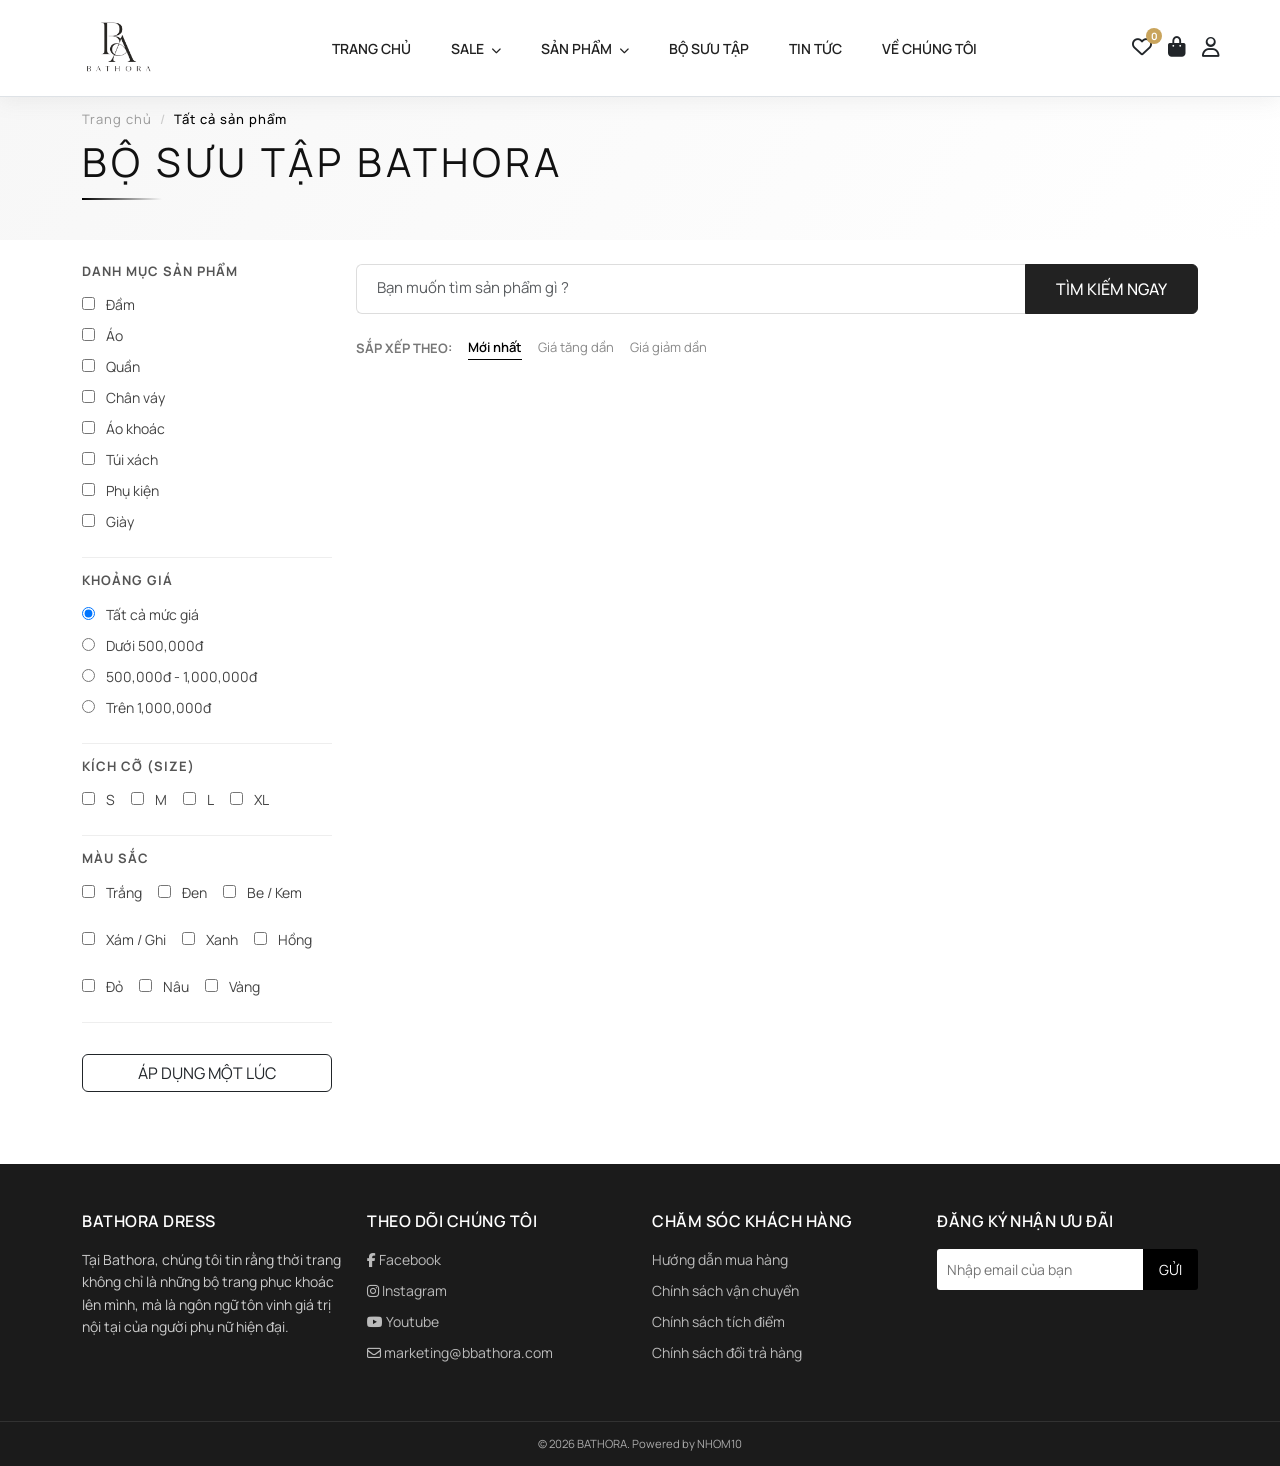
==== commit 09dc8066: "Merge branch 'develop' into feature/binh-trang-san-pham" ====
--- a/sanpham.html
+++ b/sanpham.html
@@ -69,15 +69,24 @@
                             <li><a class="dropdown-item py-2" href="sanpham.html?loai=giay">GIÀY</a></li>
                         </ul>
                     </li>
-                    
-                    <li class="nav-item"><a class="nav-link" href="TinTuc/tintuc.html">TIN TỨC</a></li>
-                    <li class="nav-item"><a class="nav-link" href="vechungtoi.html">VỀ CHÚNG TÔI</a></li>
-                    
-                    <!-- Nút đăng nhập hiển thị riêng cho Mobile -->
-                    <li class="nav-item d-lg-none mt-2 mb-3">
-                        <a class="nav-link text-decoration-underline" href="login.html">Đăng nhập / Đăng ký</a>
-                    </li>
-                </ul>
+<li class="nav-item">
+    <a class="nav-link" href="Bosuutap.html">BỘ SƯU TẬP</a>
+</li>
+
+<li class="nav-item">
+    <a class="nav-link" href="TinTuc/tintuc.html">TIN TỨC</a>
+</li>
+
+<li class="nav-item">
+    <a class="nav-link" href="vechungtoi.html">VỀ CHÚNG TÔI</a>
+</li>
+
+<li class="nav-item d-lg-none mt-2 mb-3">
+    <a class="nav-link text-decoration-underline"
+       href="TaiKhoan/taikhoan.html">
+        Đăng nhập / Đăng ký
+    </a>
+</li>
             </div>
 
         </div>
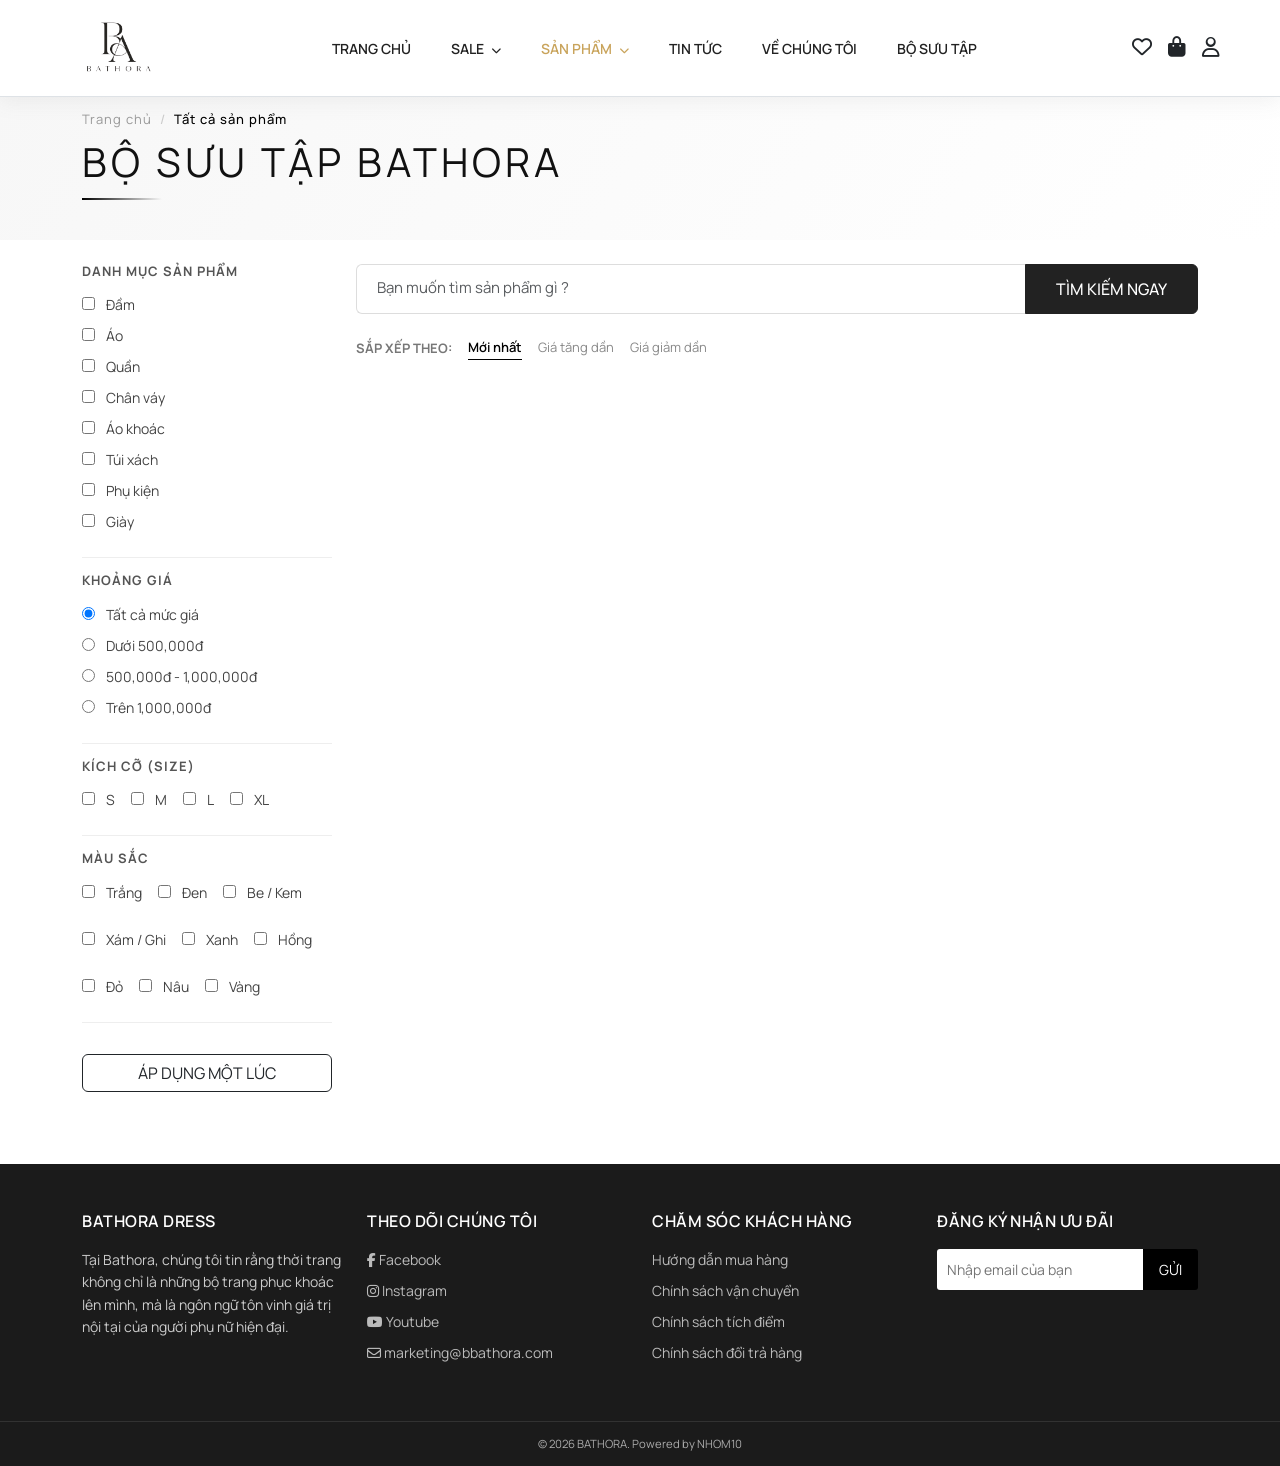
==== commit ceaa6795: "Merge branch 'develop' into feature/thao-bst" ====
--- a/sanpham.html
+++ b/sanpham.html
@@ -11,41 +11,55 @@
 </head>
 <body>
 
-    <header class="header border-bottom sticky-top bg-white">
-    <nav class="navbar navbar-expand-lg py-2">
-        <div class="container-fluid align-items-center">
-            
-            <!-- 1. LOGO -->
-            <a class="navbar-brand logo m-0" href="trangchu.html">
-                <img src="images/logo.png" alt="Bathora" height="40">
-            </a>
-
-            <!-- 2. ICONS & NÚT HAMBURGER (Mobile) -->
-            <div class="d-flex align-items-center order-lg-3">
-                <div class="icons d-flex align-items-center me-3 me-lg-0 gap-3">
-                    <a href="YeuThich/yeuthich.html" class="text-dark text-decoration-none position-relative">
-                        <i class="fa-regular fa-heart fs-5"></i>
-                        <span id="wishlist-badge" class="badge-count">0</span>
+<header class="header border-bottom sticky-top bg-white">
+<nav class="navbar navbar-expand-lg py-2">
+    <div class="container-fluid align-items-center">
+
+        <a class="navbar-brand logo m-0" href="trangchu.html">
+            <img src="images/logo.png" alt="Bathora" height="40">
+        </a>
+
+        <div class="d-flex align-items-center order-lg-3">
+            <div class="icons d-flex align-items-center me-3 me-lg-0 gap-3">
+
+                <a href="YeuThich/yeuthich.html"
+                   class="text-dark text-decoration-none position-relative">
+                    <i class="fa-regular fa-heart fs-5"></i>
+                    <span id="wishlist-badge"
+                          class="badge-count d-none">0</span>
+                </a>
+
+                <a href="GioHang/giohang.html"
+                   class="text-dark text-decoration-none position-relative">
+                    <i class="fa-solid fa-bag-shopping fs-5"></i>
+                    <span id="cart-badge"
+                          class="badge-count d-none">0</span>
+                </a>
+
+                <a href="TaiKhoan/taikhoan.html"
+                   class="text-dark text-decoration-none d-none d-lg-block">
+                    <i class="fa-regular fa-user fs-5"></i>
+                </a>
+            </div>
+
+            <button class="navbar-toggler border-0 shadow-none p-0 ms-2"
+                    type="button"
+                    data-bs-toggle="collapse"
+                    data-bs-target="#mainNav">
+                <i class="fas fa-bars fs-2"></i>
+            </button>
+        </div>
+
+        <div class="collapse navbar-collapse order-lg-2 justify-content-center"
+             id="mainNav">
+
+            <ul class="navbar-nav menu text-center gap-lg-4 mt-3 mt-lg-0 fw-medium">
+
+                <li class="nav-item">
+                    <a class="nav-link" href="trangchu.html">
+                        TRANG CHỦ
                     </a>
-                    <a href="GioHang/giohang.html" class="text-dark text-decoration-none position-relative">
-                        <i class="fa-solid fa-bag-shopping fs-5"></i>
-                        <span id="cart-badge" class="badge-count d-none">0</span>
-                    </a>
-                    <a href="login.html" class="text-dark text-decoration-none d-none d-lg-block">
-                        <i class="fa-regular fa-user fs-5"></i>
-                    </a>
-                </div>
-                <!-- Nút 3 gạch xuất hiện trên điện thoại -->
-                <button class="navbar-toggler border-0 shadow-none p-0 ms-2" type="button" data-bs-toggle="collapse" data-bs-target="#mainNav">
-                    <i class="fas fa-bars fs-2"></i>
-                </button>
-            </div>
-
-            <!-- 3. MENU CHÍNH (Gập gọn khi ở trên Mobile) -->
-            <div class="collapse navbar-collapse order-lg-2 justify-content-center" id="mainNav">
-                <ul class="navbar-nav menu text-center gap-lg-4 mt-3 mt-lg-0 fw-medium">
-                    <li class="nav-item"><a class="nav-link" href="trangchu.html">TRANG CHỦ</a></li>
-                    
+                </li>
                     <li class="nav-item dropdown">
                         <a class="nav-link sale-link" href="#" data-bs-toggle="dropdown">SALE <i class="fa fa-chevron-down ms-1" style="font-size:10px"></i></a>
                         <ul class="dropdown-menu border-0 shadow-sm text-center">
@@ -56,7 +70,7 @@
                     </li>
                     
                     <li class="nav-item dropdown">
-                        <a class="nav-link" href="#" data-bs-toggle="dropdown">SẢN PHẨM <i class="fa fa-chevron-down ms-1" style="font-size:10px"></i></a>
+                        <a class="nav-link active" href="sanpham.html" id="productDropdown" role="button" data-bs-toggle="dropdown">SẢN PHẨM <i class="fa fa-chevron-down ms-1"></i></a>
                         <ul class="dropdown-menu border-0 shadow-sm">
                             <!-- Đã xóa "Tất cả sản phẩm" -->
                             <li><a class="dropdown-item py-2" href="sanpham.html?loai=dam">ĐẦM</a></li>
@@ -70,15 +84,21 @@
                         </ul>
                     </li>
 <li class="nav-item">
-    <a class="nav-link" href="Bosuutap.html">BỘ SƯU TẬP</a>
+    <a class="nav-link" href="TinTuc/tintuc.html">
+        TIN TỨC
+    </a>
 </li>
 
 <li class="nav-item">
-    <a class="nav-link" href="TinTuc/tintuc.html">TIN TỨC</a>
+    <a class="nav-link" href="vechungtoi.html">
+        VỀ CHÚNG TÔI
+    </a>
 </li>
 
 <li class="nav-item">
-    <a class="nav-link" href="vechungtoi.html">VỀ CHÚNG TÔI</a>
+    <a class="nav-link" href="Bosuutap/Bosuutap.html">
+        BỘ SƯU TẬP
+    </a>
 </li>
 
 <li class="nav-item d-lg-none mt-2 mb-3">
@@ -87,6 +107,12 @@
         Đăng nhập / Đăng ký
     </a>
 </li>
+
+</ul>
+</div>
+</div>
+</nav>
+</header>
             </div>
 
         </div>
--- a/sanpham.css
+++ b/sanpham.css
@@ -11,6 +11,10 @@
 .menu ul { list-style: none; gap: 25px; }
 .menu a { text-decoration: none; color: #222; font-weight: 600; font-size: 14px; display: inline-block; transition: transform 0.3s ease, color 0.3s ease; }
 .menu a:hover { transform: scale(1.1); color: #c9a45c; }
+.menu .nav-link.active,
+.menu a.active { 
+    color: #c9a45c !important; 
+}
 .icons { gap: 20px; }
 .icon { position: relative; cursor: pointer; font-size: 18px; }
 .icons .icon a { color: #000; transition: 0.3s; text-decoration: none;}
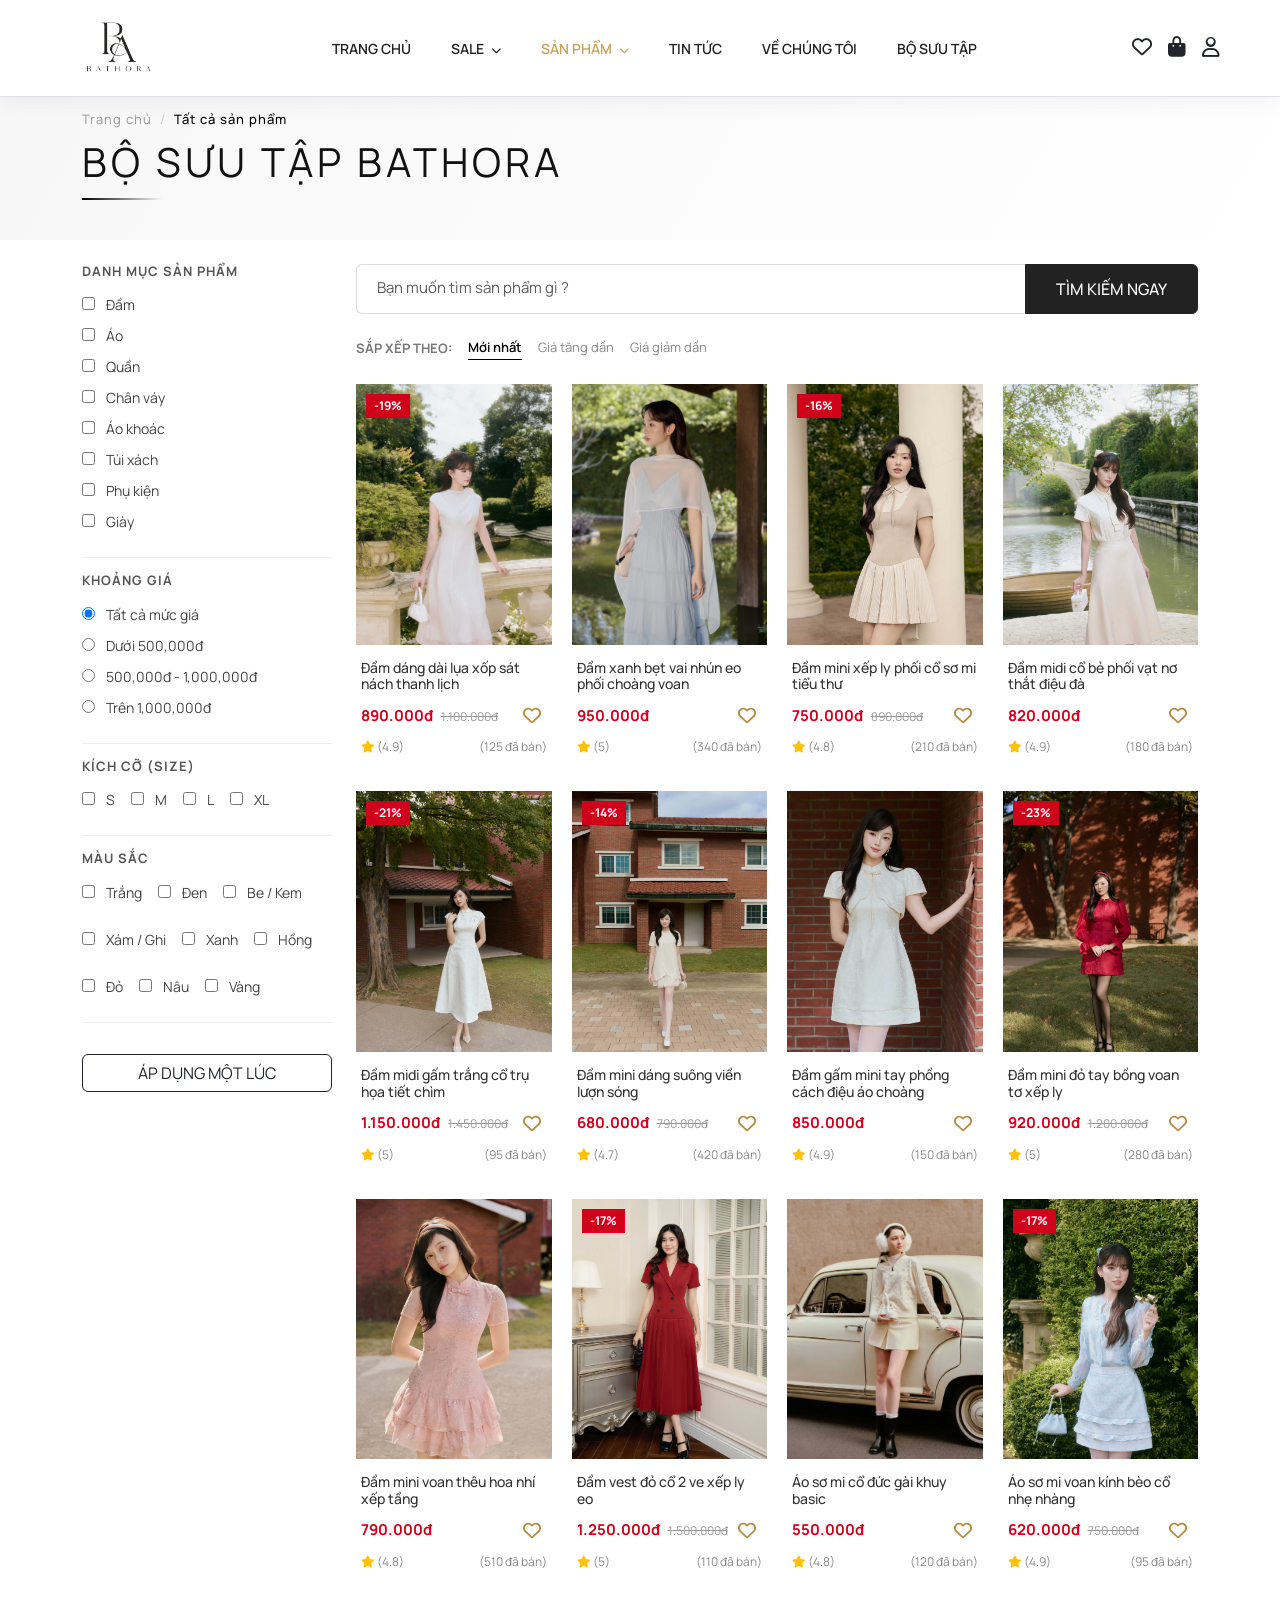
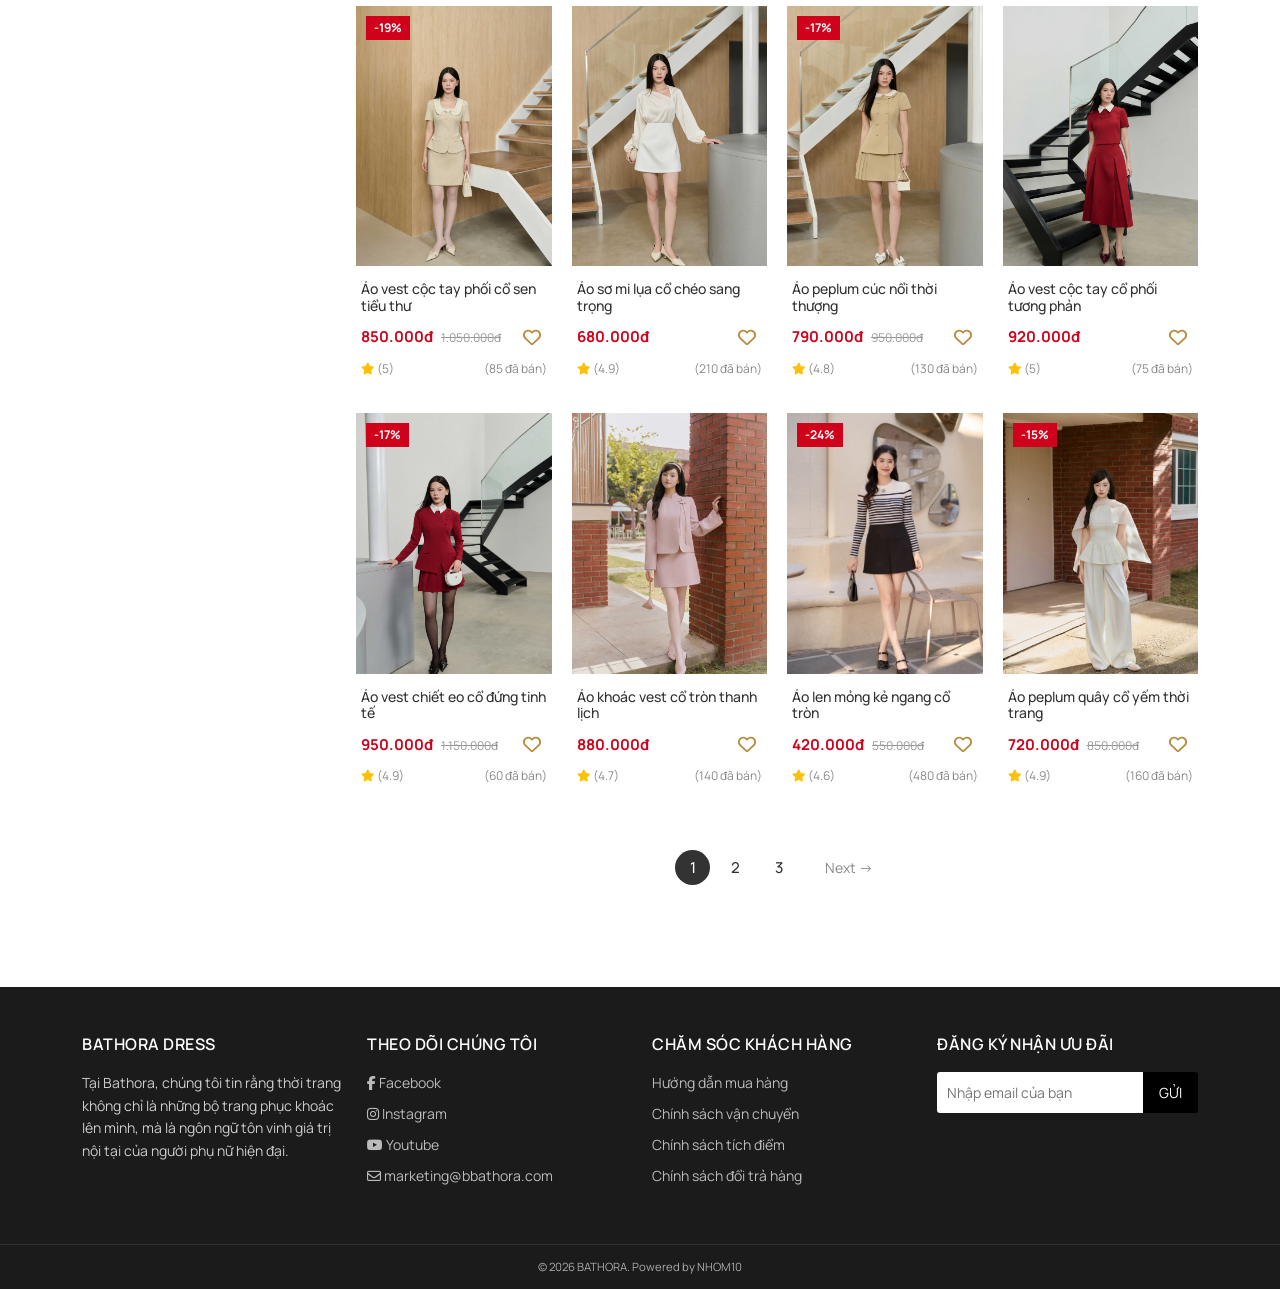
==== commit 964209dd: "sắp xong" ====
--- a/sanpham.html
+++ b/sanpham.html
@@ -1,123 +1,119 @@
 <!DOCTYPE html>
 <html lang="vi">
+
 <head>
     <meta charset="UTF-8">
     <title>Sản phẩm | BATHORA DRESS</title>
     <link rel="preconnect" href="https://fonts.googleapis.com">
-    <link href="https://fonts.googleapis.com/css2?family=Cormorant+Garamond:wght@300;400;500;600&family=Manrope:wght@300;400;500;600&display=swap" rel="stylesheet">
+    <link
+        href="https://fonts.googleapis.com/css2?family=Cormorant+Garamond:wght@300;400;500;600&family=Manrope:wght@300;400;500;600&display=swap"
+        rel="stylesheet">
     <link href="https://cdn.jsdelivr.net/npm/bootstrap@5.3.0/dist/css/bootstrap.min.css" rel="stylesheet">
     <link rel="stylesheet" href="https://cdnjs.cloudflare.com/ajax/libs/font-awesome/6.5.0/css/all.min.css">
     <link rel="stylesheet" href="sanpham.css">
 </head>
+
 <body>
 
-<header class="header border-bottom sticky-top bg-white">
-<nav class="navbar navbar-expand-lg py-2">
-    <div class="container-fluid align-items-center">
-
-        <a class="navbar-brand logo m-0" href="trangchu.html">
-            <img src="images/logo.png" alt="Bathora" height="40">
-        </a>
-
-        <div class="d-flex align-items-center order-lg-3">
-            <div class="icons d-flex align-items-center me-3 me-lg-0 gap-3">
-
-                <a href="YeuThich/yeuthich.html"
-                   class="text-dark text-decoration-none position-relative">
-                    <i class="fa-regular fa-heart fs-5"></i>
-                    <span id="wishlist-badge"
-                          class="badge-count d-none">0</span>
+    <header class="header border-bottom sticky-top bg-white">
+        <nav class="navbar navbar-expand-lg py-2">
+            <div class="container-fluid align-items-center">
+
+                <a class="navbar-brand logo m-0" href="trangchu.html">
+                    <img src="images/logo.png" alt="Bathora" height="40">
                 </a>
 
-                <a href="GioHang/giohang.html"
-                   class="text-dark text-decoration-none position-relative">
-                    <i class="fa-solid fa-bag-shopping fs-5"></i>
-                    <span id="cart-badge"
-                          class="badge-count d-none">0</span>
-                </a>
-
-                <a href="TaiKhoan/taikhoan.html"
-                   class="text-dark text-decoration-none d-none d-lg-block">
-                    <i class="fa-regular fa-user fs-5"></i>
-                </a>
-            </div>
-
-            <button class="navbar-toggler border-0 shadow-none p-0 ms-2"
-                    type="button"
-                    data-bs-toggle="collapse"
-                    data-bs-target="#mainNav">
-                <i class="fas fa-bars fs-2"></i>
-            </button>
-        </div>
-
-        <div class="collapse navbar-collapse order-lg-2 justify-content-center"
-             id="mainNav">
-
-            <ul class="navbar-nav menu text-center gap-lg-4 mt-3 mt-lg-0 fw-medium">
-
-                <li class="nav-item">
-                    <a class="nav-link" href="trangchu.html">
-                        TRANG CHỦ
-                    </a>
-                </li>
-                    <li class="nav-item dropdown">
-                        <a class="nav-link sale-link" href="#" data-bs-toggle="dropdown">SALE <i class="fa fa-chevron-down ms-1" style="font-size:10px"></i></a>
-                        <ul class="dropdown-menu border-0 shadow-sm text-center">
-                            <li><a class="dropdown-item py-2" href="#">Giảm 5%</a></li>
-                            <li><a class="dropdown-item py-2" href="#">Giảm 10%</a></li>
-                            <li><a class="dropdown-item py-2" href="#">SIÊU SALE 50%</a></li>
-                        </ul>
-                    </li>
-                    
-                    <li class="nav-item dropdown">
-                        <a class="nav-link active" href="sanpham.html" id="productDropdown" role="button" data-bs-toggle="dropdown">SẢN PHẨM <i class="fa fa-chevron-down ms-1"></i></a>
-                        <ul class="dropdown-menu border-0 shadow-sm">
-                            <!-- Đã xóa "Tất cả sản phẩm" -->
-                            <li><a class="dropdown-item py-2" href="sanpham.html?loai=dam">ĐẦM</a></li>
-                            <li><a class="dropdown-item py-2" href="sanpham.html?loai=ao">ÁO</a></li>
-                            <li><a class="dropdown-item py-2" href="sanpham.html?loai=quan">QUẦN</a></li>
-                            <li><a class="dropdown-item py-2" href="sanpham.html?loai=chanvay">CHÂN VÁY</a></li>
-                            <li><a class="dropdown-item py-2" href="sanpham.html?loai=aokhoac">ÁO KHOÁC</a></li>
-                            <li><a class="dropdown-item py-2" href="sanpham.html?loai=tuixach">TÚI XÁCH</a></li>
-                            <li><a class="dropdown-item py-2" href="sanpham.html?loai=phukien">PHỤ KIỆN</a></li>
-                            <li><a class="dropdown-item py-2" href="sanpham.html?loai=giay">GIÀY</a></li>
-                        </ul>
-                    </li>
-<li class="nav-item">
-    <a class="nav-link" href="TinTuc/tintuc.html">
-        TIN TỨC
-    </a>
-</li>
-
-<li class="nav-item">
-    <a class="nav-link" href="vechungtoi.html">
-        VỀ CHÚNG TÔI
-    </a>
-</li>
-
-<li class="nav-item">
-    <a class="nav-link" href="Bosuutap/Bosuutap.html">
-        BỘ SƯU TẬP
-    </a>
-</li>
-
-<li class="nav-item d-lg-none mt-2 mb-3">
-    <a class="nav-link text-decoration-underline"
-       href="TaiKhoan/taikhoan.html">
-        Đăng nhập / Đăng ký
-    </a>
-</li>
-
-</ul>
-</div>
-</div>
-</nav>
-</header>
-            </div>
-
-        </div>
-    </nav>
-</header>
+                <div class="d-flex align-items-center order-lg-3">
+                    <div class="icons d-flex align-items-center me-3 me-lg-0 gap-3">
+
+                        <a href="YeuThich/yeuthich.html" class="text-dark text-decoration-none position-relative">
+                            <i class="fa-regular fa-heart fs-5"></i>
+                            <span id="wishlist-badge" class="badge-count d-none">0</span>
+                        </a>
+
+                        <a href="GioHang/giohang.html" class="text-dark text-decoration-none position-relative">
+                            <i class="fa-solid fa-bag-shopping fs-5"></i>
+                            <span id="cart-badge" class="badge-count d-none">0</span>
+                        </a>
+
+                        <a href="TaiKhoan/taikhoan.html" class="text-dark text-decoration-none d-none d-lg-block">
+                            <i class="fa-regular fa-user fs-5"></i>
+                        </a>
+                    </div>
+
+                    <button class="navbar-toggler border-0 shadow-none p-0 ms-2" type="button" data-bs-toggle="collapse"
+                        data-bs-target="#mainNav">
+                        <i class="fas fa-bars fs-2"></i>
+                    </button>
+                </div>
+
+                <div class="collapse navbar-collapse order-lg-2 justify-content-center" id="mainNav">
+
+                    <ul class="navbar-nav menu text-center gap-lg-4 mt-3 mt-lg-0 fw-medium">
+
+                        <li class="nav-item">
+                            <a class="nav-link" href="trangchu.html">
+                                TRANG CHỦ
+                            </a>
+                        </li>
+                        <li class="nav-item dropdown">
+                            <a class="nav-link sale-link" href="#" data-bs-toggle="dropdown">SALE <i
+                                    class="fa fa-chevron-down ms-1" style="font-size:10px"></i></a>
+                            <ul class="dropdown-menu border-0 shadow-sm text-center">
+                                <li><a class="dropdown-item py-2" href="#">Giảm 5%</a></li>
+                                <li><a class="dropdown-item py-2" href="#">Giảm 10%</a></li>
+                                <li><a class="dropdown-item py-2" href="#">SIÊU SALE 50%</a></li>
+                            </ul>
+                        </li>
+
+                        <li class="nav-item dropdown">
+                            <a class="nav-link active" href="sanpham.html" id="productDropdown" role="button"
+                                data-bs-toggle="dropdown">SẢN PHẨM <i class="fa fa-chevron-down ms-1"></i></a>
+                            <ul class="dropdown-menu border-0 shadow-sm">
+                                <!-- Đã xóa "Tất cả sản phẩm" -->
+                                <li><a class="dropdown-item py-2" href="sanpham.html?loai=dam">ĐẦM</a></li>
+                                <li><a class="dropdown-item py-2" href="sanpham.html?loai=ao">ÁO</a></li>
+                                <li><a class="dropdown-item py-2" href="sanpham.html?loai=quan">QUẦN</a></li>
+                                <li><a class="dropdown-item py-2" href="sanpham.html?loai=chanvay">CHÂN VÁY</a></li>
+                                <li><a class="dropdown-item py-2" href="sanpham.html?loai=aokhoac">ÁO KHOÁC</a></li>
+                                <li><a class="dropdown-item py-2" href="sanpham.html?loai=tuixach">TÚI XÁCH</a></li>
+                                <li><a class="dropdown-item py-2" href="sanpham.html?loai=phukien">PHỤ KIỆN</a></li>
+                                <li><a class="dropdown-item py-2" href="sanpham.html?loai=giay">GIÀY</a></li>
+                            </ul>
+                        </li>
+                        <li class="nav-item">
+                            <a class="nav-link" href="TinTuc/tintuc.html">
+                                TIN TỨC
+                            </a>
+                        </li>
+
+                        <li class="nav-item">
+                            <a class="nav-link" href="vechungtoi.html">
+                                VỀ CHÚNG TÔI
+                            </a>
+                        </li>
+
+                        <li class="nav-item">
+                            <a class="nav-link" href="Bosuutap/Bosuutap.html">
+                                BỘ SƯU TẬP
+                            </a>
+                        </li>
+
+                        <li class="nav-item d-lg-none mt-2 mb-3">
+                            <a class="nav-link text-decoration-underline" href="TaiKhoan/taikhoan.html">
+                                Đăng nhập / Đăng ký
+                            </a>
+                        </li>
+
+                    </ul>
+                </div>
+            </div>
+        </nav>
+        </div>
+
+        </div>
+        </nav>
+    </header>
 
     <main class="product-page">
         <section class="breadcrumb-bg cart-breadcrumb">
@@ -134,7 +130,8 @@
 
         <div class="container py-4">
             <div class="d-md-none mb-3 text-center">
-                <button class="btn btn-dark w-100 py-2" id="openMobileFilter"><i class="fas fa-filter"></i> Lọc & Sắp xếp</button>
+                <button class="btn btn-dark w-100 py-2" id="openMobileFilter"><i class="fas fa-filter"></i> Lọc & Sắp
+                    xếp</button>
             </div>
 
             <div class="d-flex gap-4">
@@ -143,7 +140,7 @@
                         <h4 class="mb-0">BỘ LỌC</h4>
                         <button class="btn-close" id="closeMobileFilter"></button>
                     </div>
-                    
+
                     <div class="filter-group">
                         <h3 class="filter-title">Danh mục sản phẩm</h3>
                         <div class="filter-list">
@@ -167,40 +164,41 @@
                             <label><input type="radio" name="price" value="over1000"> Trên 1,000,000đ</label>
                         </div>
                     </div>
-<div class="filter-group">
-    <h3 class="filter-title">Kích cỡ (Size)</h3>
-    <div class="filter-list size-grid d-flex flex-wrap gap-3">
-        <label><input type="checkbox" class="size-filter" value="S"> S</label>
-        <label><input type="checkbox" class="size-filter" value="M"> M</label>
-        <label><input type="checkbox" class="size-filter" value="L"> L</label>
-        <label><input type="checkbox" class="size-filter" value="XL"> XL</label>
-    </div>
-</div>
-
-<div class="filter-group">
-    <h3 class="filter-title">MÀU SẮC</h3> 
-    <div class="filter-list d-flex flex-wrap gap-3">
-        <label><input type="checkbox" value="Trắng" class="color-filter"> Trắng</label>
-        <label><input type="checkbox" value="Đen" class="color-filter"> Đen</label>
-        <label><input type="checkbox" value="Be" class="color-filter"> Be / Kem</label>
-        <label><input type="checkbox" value="Xám" class="color-filter"> Xám / Ghi</label>
-        <label><input type="checkbox" value="Xanh" class="color-filter"> Xanh</label>
-        <label><input type="checkbox" value="Hồng" class="color-filter"> Hồng</label>
-        <label><input type="checkbox" value="Đỏ" class="color-filter"> Đỏ</label>
-        <label><input type="checkbox" value="Nâu" class="color-filter"> Nâu</label>
-        <label><input type="checkbox" value="Vàng" class="color-filter"> Vàng</label>
-    </div>
-</div>
+                    <div class="filter-group">
+                        <h3 class="filter-title">Kích cỡ (Size)</h3>
+                        <div class="filter-list size-grid d-flex flex-wrap gap-3">
+                            <label><input type="checkbox" class="size-filter" value="S"> S</label>
+                            <label><input type="checkbox" class="size-filter" value="M"> M</label>
+                            <label><input type="checkbox" class="size-filter" value="L"> L</label>
+                            <label><input type="checkbox" class="size-filter" value="XL"> XL</label>
+                        </div>
+                    </div>
+
+                    <div class="filter-group">
+                        <h3 class="filter-title">MÀU SẮC</h3>
+                        <div class="filter-list d-flex flex-wrap gap-3">
+                            <label><input type="checkbox" value="Trắng" class="color-filter"> Trắng</label>
+                            <label><input type="checkbox" value="Đen" class="color-filter"> Đen</label>
+                            <label><input type="checkbox" value="Be" class="color-filter"> Be / Kem</label>
+                            <label><input type="checkbox" value="Xám" class="color-filter"> Xám / Ghi</label>
+                            <label><input type="checkbox" value="Xanh" class="color-filter"> Xanh</label>
+                            <label><input type="checkbox" value="Hồng" class="color-filter"> Hồng</label>
+                            <label><input type="checkbox" value="Đỏ" class="color-filter"> Đỏ</label>
+                            <label><input type="checkbox" value="Nâu" class="color-filter"> Nâu</label>
+                            <label><input type="checkbox" value="Vàng" class="color-filter"> Vàng</label>
+                        </div>
+                    </div>
                     <button class="btn btn-outline-dark w-100 mt-3" id="applyFilterBtn">ÁP DỤNG MỘT LÚC</button>
                 </aside>
 
                 <div class="product-main flex-grow-1">
                     <div class="search-container mb-4">
-    <div class="input-group">
-        <input type="text" id="searchInput" class="form-control custom-search-input" placeholder="Bạn muốn tìm sản phẩm gì ?">
-        <button class="btn custom-search-btn" id="searchNowBtn" type="button">TÌM KIẾM NGAY</button>
-    </div>
-</div>
+                        <div class="input-group">
+                            <input type="text" id="searchInput" class="form-control custom-search-input"
+                                placeholder="Bạn muốn tìm sản phẩm gì ?">
+                            <button class="btn custom-search-btn" id="searchNowBtn" type="button">TÌM KIẾM NGAY</button>
+                        </div>
+                    </div>
                     <div class="sort-bar d-none d-md-flex gap-3 mb-4 align-items-center">
                         <span class="fw-bold text-uppercase" style="font-size:13px; color:#777;">Sắp xếp theo:</span>
                         <a href="#" class="sort-link active" data-sort="new">Mới nhất</a>
@@ -211,7 +209,7 @@
                     <div class="product-grid" id="productGrid"></div>
 
                     <div class="pagination" id="paginationContainer">
-    </div>
+                    </div>
                 </div>
             </div>
         </div>
@@ -222,7 +220,8 @@
             <div class="row g-4 justify-content-center">
                 <div class="col-lg-3 col-md-6">
                     <h5 class="footer-title">BATHORA DRESS</h5>
-                    <p class="footer-text">Tại Bathora, chúng tôi tin rằng thời trang không chỉ là những bộ trang phục khoác lên mình, mà là ngôn ngữ tôn vinh giá trị nội tại của người phụ nữ hiện đại.</p>
+                    <p class="footer-text">Tại Bathora, chúng tôi tin rằng thời trang không chỉ là những bộ trang phục
+                        khoác lên mình, mà là ngôn ngữ tôn vinh giá trị nội tại của người phụ nữ hiện đại.</p>
                 </div>
                 <div class="col-lg-3 col-md-6">
                     <h5 class="footer-title">THEO DÕI CHÚNG TÔI</h5>
@@ -251,11 +250,14 @@
                 </div>
             </div>
         </div>
-        <div class="copyright"><div class="container text-center"><small>© 2026 BATHORA. Powered by NHOM10</small></div></div>
+        <div class="copyright">
+            <div class="container text-center"><small>© 2026 BATHORA. Powered by NHOM10</small></div>
+        </div>
     </footer>
 
     <script src="https://code.jquery.com/jquery-3.7.1.min.js"></script>
     <script src="https://cdn.jsdelivr.net/npm/bootstrap@5.3.0/dist/js/bootstrap.bundle.min.js"></script>
     <script src="sanpham.js"></script>
 </body>
+
 </html>
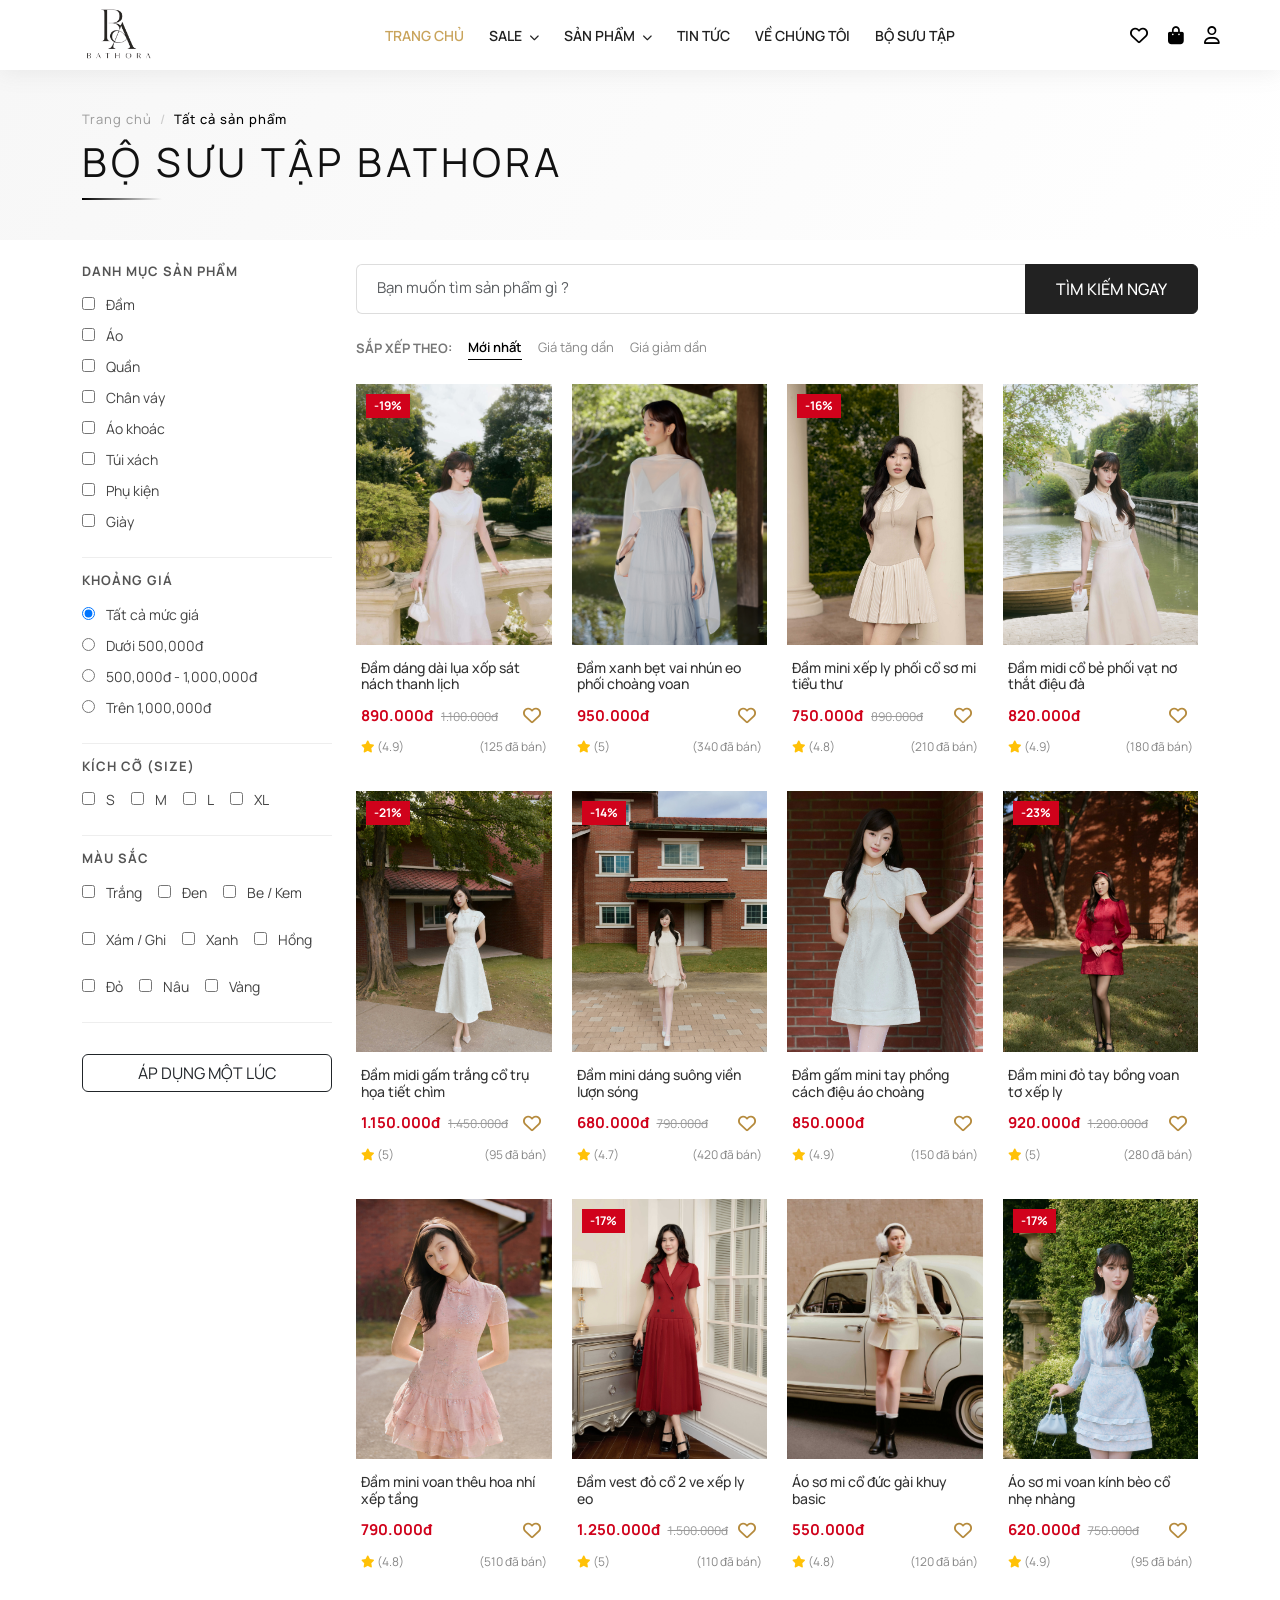
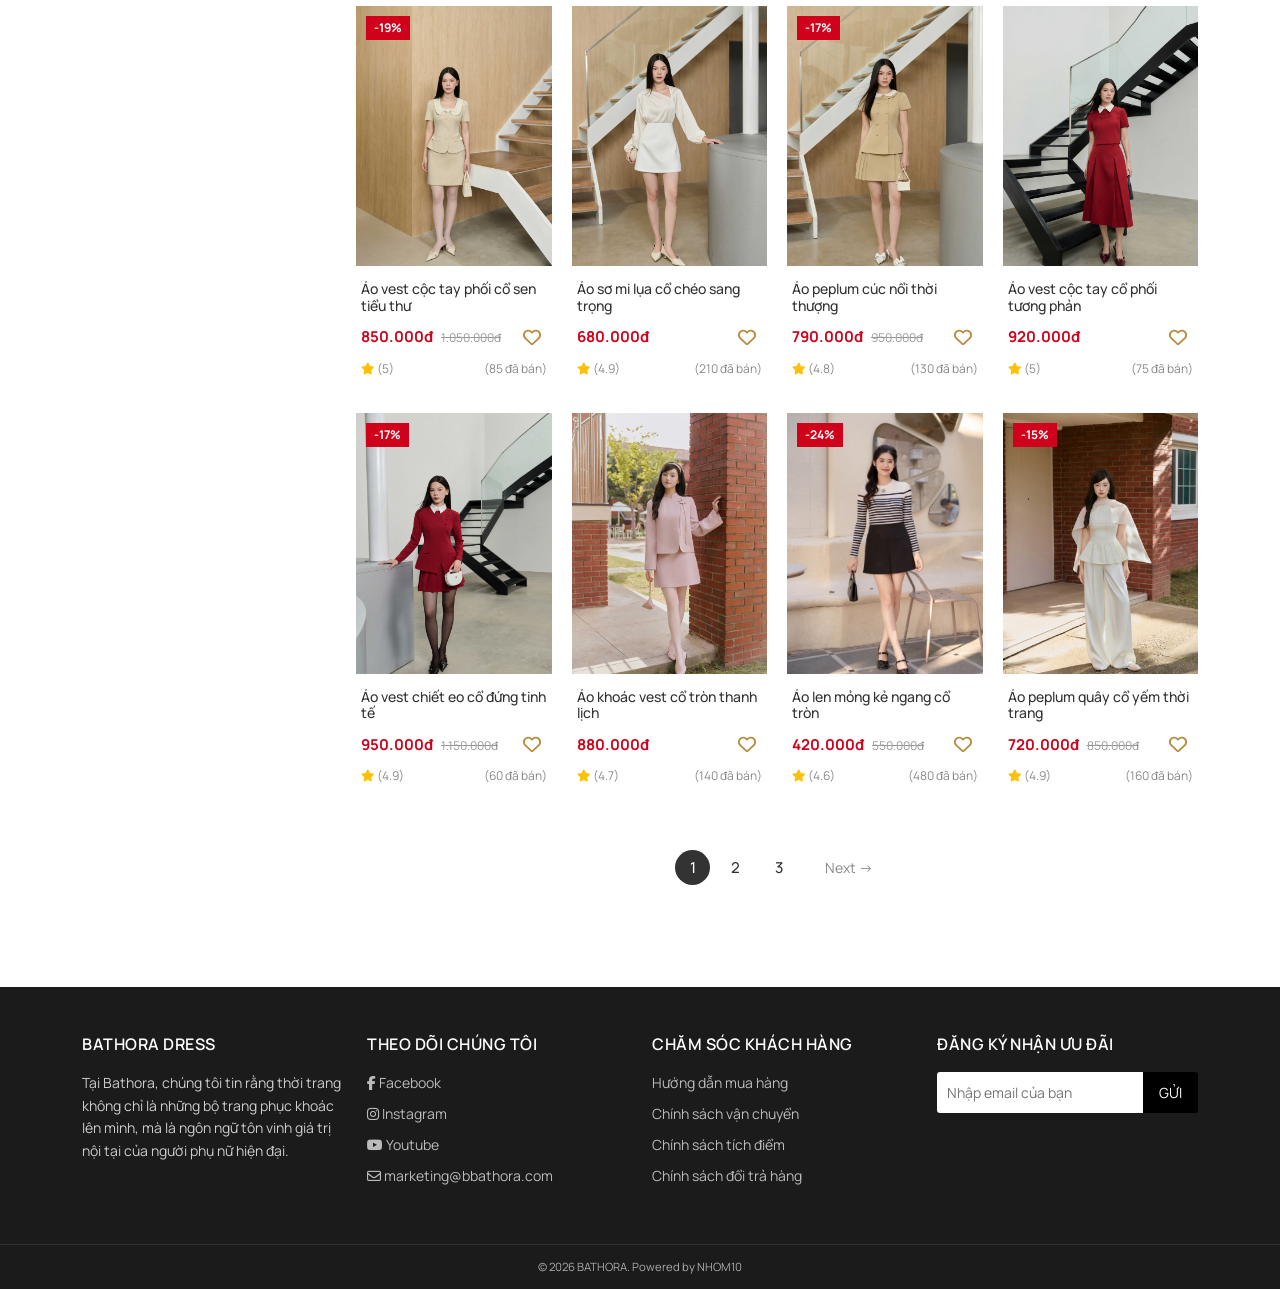
==== commit 62d1766f: "xong menu" ====
--- a/sanpham.html
+++ b/sanpham.html
@@ -15,104 +15,93 @@
 
 <body>
 
-    <header class="header border-bottom sticky-top bg-white">
-        <nav class="navbar navbar-expand-lg py-2">
-            <div class="container-fluid align-items-center">
-
-                <a class="navbar-brand logo m-0" href="trangchu.html">
-                    <img src="images/logo.png" alt="Bathora" height="40">
+ <header class="header">
+        <div class="container-fluid d-flex align-items-center justify-content-between">
+
+            <!-- LOGO -->
+            <div class="logo">
+                <a href="trangchu.html">
+                    <img src="images/logo.png" alt="Bathora Logo">
                 </a>
-
-                <div class="d-flex align-items-center order-lg-3">
-                    <div class="icons d-flex align-items-center me-3 me-lg-0 gap-3">
-
-                        <a href="YeuThich/yeuthich.html" class="text-dark text-decoration-none position-relative">
-                            <i class="fa-regular fa-heart fs-5"></i>
-                            <span id="wishlist-badge" class="badge-count d-none">0</span>
+            </div>
+
+            <!-- MENU -->
+            <nav class="menu">
+                <ul class="d-flex align-items-center mb-0">
+
+                    <li><a href="trangchu.html" class="active">TRANG CHỦ</a></li>
+
+                    <li class="nav-item dropdown">
+                        <a class="nav-link sale-link" href="#" id="saleDropdown" role="button" data-bs-toggle="dropdown"
+                            aria-expanded="false">
+                            SALE <i class="fa fa-chevron-down ms-1"></i>
                         </a>
-
-                        <a href="GioHang/giohang.html" class="text-dark text-decoration-none position-relative">
-                            <i class="fa-solid fa-bag-shopping fs-5"></i>
-                            <span id="cart-badge" class="badge-count d-none">0</span>
+                        <ul class="dropdown-menu border-0 shadow-sm" aria-labelledby="saleDropdown">
+                            <li><a class="dropdown-item" href="#">Giảm 5%</a></li>
+                            <li><a class="dropdown-item" href="#">Giảm 10%</a></li>
+                            <li><a class="dropdown-item" href="#">Giảm 15%</a></li>
+                            <li><a class="dropdown-item" href="#">Giảm 20%</a></li>
+                            <li>
+                                <hr class="dropdown-divider">
+                            </li> <!-- Thanh gạch ngang phân cách -->
+                            <li><a class="dropdown-item" href="#">Giảm 30%</a></li>
+                            <li><a class="dropdown-item" href="#">Giảm 40%</a></li>
+                            <li><a class="dropdown-item" title="Đặc biệt" class="dropdown-item fw-bold text-danger"
+                                    href="#">SIÊU SALE 50%</a></li>
+                        </ul>
+                    </li>
+
+                    <li class="nav-item dropdown">
+                        <a class="nav-link" href="sanpham.html" id="productDropdown" role="button"
+                            aria-expanded="false">
+                            SẢN PHẨM <i class="fa fa-chevron-down ms-1"></i>
                         </a>
-
-                        <a href="TaiKhoan/taikhoan.html" class="text-dark text-decoration-none d-none d-lg-block">
-                            <i class="fa-regular fa-user fs-5"></i>
-                        </a>
-                    </div>
-
-                    <button class="navbar-toggler border-0 shadow-none p-0 ms-2" type="button" data-bs-toggle="collapse"
-                        data-bs-target="#mainNav">
-                        <i class="fas fa-bars fs-2"></i>
-                    </button>
-                </div>
-
-                <div class="collapse navbar-collapse order-lg-2 justify-content-center" id="mainNav">
-
-                    <ul class="navbar-nav menu text-center gap-lg-4 mt-3 mt-lg-0 fw-medium">
-
-                        <li class="nav-item">
-                            <a class="nav-link" href="trangchu.html">
-                                TRANG CHỦ
-                            </a>
-                        </li>
-                        <li class="nav-item dropdown">
-                            <a class="nav-link sale-link" href="#" data-bs-toggle="dropdown">SALE <i
-                                    class="fa fa-chevron-down ms-1" style="font-size:10px"></i></a>
-                            <ul class="dropdown-menu border-0 shadow-sm text-center">
-                                <li><a class="dropdown-item py-2" href="#">Giảm 5%</a></li>
-                                <li><a class="dropdown-item py-2" href="#">Giảm 10%</a></li>
-                                <li><a class="dropdown-item py-2" href="#">SIÊU SALE 50%</a></li>
-                            </ul>
-                        </li>
-
-                        <li class="nav-item dropdown">
-                            <a class="nav-link active" href="sanpham.html" id="productDropdown" role="button"
-                                data-bs-toggle="dropdown">SẢN PHẨM <i class="fa fa-chevron-down ms-1"></i></a>
-                            <ul class="dropdown-menu border-0 shadow-sm">
-                                <!-- Đã xóa "Tất cả sản phẩm" -->
-                                <li><a class="dropdown-item py-2" href="sanpham.html?loai=dam">ĐẦM</a></li>
-                                <li><a class="dropdown-item py-2" href="sanpham.html?loai=ao">ÁO</a></li>
-                                <li><a class="dropdown-item py-2" href="sanpham.html?loai=quan">QUẦN</a></li>
-                                <li><a class="dropdown-item py-2" href="sanpham.html?loai=chanvay">CHÂN VÁY</a></li>
-                                <li><a class="dropdown-item py-2" href="sanpham.html?loai=aokhoac">ÁO KHOÁC</a></li>
-                                <li><a class="dropdown-item py-2" href="sanpham.html?loai=tuixach">TÚI XÁCH</a></li>
-                                <li><a class="dropdown-item py-2" href="sanpham.html?loai=phukien">PHỤ KIỆN</a></li>
-                                <li><a class="dropdown-item py-2" href="sanpham.html?loai=giay">GIÀY</a></li>
-                            </ul>
-                        </li>
-                        <li class="nav-item">
-                            <a class="nav-link" href="TinTuc/tintuc.html">
-                                TIN TỨC
-                            </a>
-                        </li>
-
-                        <li class="nav-item">
-                            <a class="nav-link" href="vechungtoi.html">
-                                VỀ CHÚNG TÔI
-                            </a>
-                        </li>
-
-                        <li class="nav-item">
-                            <a class="nav-link" href="Bosuutap/Bosuutap.html">
-                                BỘ SƯU TẬP
-                            </a>
-                        </li>
-
-                        <li class="nav-item d-lg-none mt-2 mb-3">
-                            <a class="nav-link text-decoration-underline" href="TaiKhoan/taikhoan.html">
-                                Đăng nhập / Đăng ký
-                            </a>
-                        </li>
-
-                    </ul>
-                </div>
-            </div>
-        </nav>
-        </div>
-
-        </div>
-        </nav>
+                        <ul class="dropdown-menu border-0 shadow-sm" aria-labelledby="productDropdown">
+                            <li><a class="dropdown-item" href="sanpham.html?loai=dam">ĐẦM</a></li>
+                            <li><a class="dropdown-item" href="sanpham.html?loai=ao">ÁO</a></li>
+                            <li><a class="dropdown-item" href="sanpham.html?loai=quan">QUẦN</a></li>
+                            <li><a class="dropdown-item" href="sanpham.html?loai=chanvay">CHÂN VÁY</a></li>
+                            <li><a class="dropdown-item" href="sanpham.html?loai=aokhoac">ÁO KHOÁC</a></li>
+                            <li><a class="dropdown-item" href="sanpham.html?loai=tuixach">TÚI XÁCH</a></li>
+                            <li><a class="dropdown-item" href="sanpham.html?loai=phukien">PHỤ KIỆN</a></li>
+                            <li><a class="dropdown-item" href="sanpham.html?loai=giay">GIÀY</a></li>
+                        </ul>
+                    </li>
+                    
+                    <li><a href="TinTuc/tintuc.html">TIN TỨC</a></li>
+
+                    <li><a href="vechungtoi.html">VỀ CHÚNG TÔI</a></li>
+                    <li><a href="Bosuutap/Bosuutap.html">BỘ SƯU TẬP</a></li>
+                </ul>
+            </nav>
+
+            <!-- Icon -->
+            <div class="icons d-flex align-items-center">
+
+                <!-- Wishlist -->
+                <div class="icon">
+                    <a href="YeuThich/yeuthich.html" title="Yêu thích">
+                        <i class="fa-regular fa-heart"></i>
+                        <span id="wishlist-badge" class="badge-count">0</span>
+                    </a>
+                </div>
+
+                <!-- Cart -->
+                <div class="icon">
+                    <a href="GioHang/giohang.html" title="Giỏ hàng">
+                        <i class="fa-solid fa-bag-shopping"></i>
+                        <span id="cart-badge" class="badge-count">0</span>
+                    </a>
+                </div>
+
+                <!-- User (Login) -->
+                <div class="icon">
+                    <a href="TaiKhoan/taikhoan.html" title="Tài khoản">
+                        <i class="fa-regular fa-user"></i>
+                    </a>
+                </div>
+            </div>
+        </div>
     </header>
 
     <main class="product-page">
--- a/sanpham.css
+++ b/sanpham.css
@@ -1,157 +1,545 @@
 /* ========================================================
    CSS NỀN TẢNG CỦA NHÓM (GIỮ NGUYÊN TỪ TRANG CHỦ & GIỎ HÀNG)
    ======================================================== */
-body { font-family: 'Manrope', sans-serif; background: #fff; color: #222; }
+body {
+    font-family: 'Manrope', sans-serif;
+    background: #fff;
+    color: #222;
+}
 
 /* HEADER */
-.header { position: fixed; top: 0; left: 0; width: 100%; z-index: 2000; background-color: #ffffff; transition: transform 0.3s ease-in-out; transform: translateY(0); box-shadow: 0 4px 20px rgba(116, 116, 116, 0.1); }
-.header-hidden { transform: translateY(-100%); }
-.header .container-fluid { padding-left: 60px; padding-right: 60px; }
-.logo img { height: 70px; object-fit: contain; } /* <--- KHẮC PHỤC LỖI LOGO TO */
-.menu ul { list-style: none; gap: 25px; }
-.menu a { text-decoration: none; color: #222; font-weight: 600; font-size: 14px; display: inline-block; transition: transform 0.3s ease, color 0.3s ease; }
-.menu a:hover { transform: scale(1.1); color: #c9a45c; }
-.menu .nav-link.active,
-.menu a.active { 
-    color: #c9a45c !important; 
-}
-.icons { gap: 20px; }
-.icon { position: relative; cursor: pointer; font-size: 18px; }
-.icons .icon a { color: #000; transition: 0.3s; text-decoration: none;}
-.icons .icon a:hover { color: #c9a45c; }
-.badge-count { position: absolute; top: -8px; right: -10px; background-color: #c9a45c; color: #ffffff; font-size: 10px; font-weight: bold; min-width: 16px; height: 16px; border-radius: 50%; display: flex; align-items: center; justify-content: center; padding: 0 4px; }
-.badge-count.d-none { display: none !important; }
-
-/* DROPDOWN MENU */
-.dropdown-menu { border-radius: 12px; padding: 10px 0; margin-top: 15px !important; min-width: 160px; animation: fadeIn 0.3s ease; }
-.dropdown-item { padding: 10px 25px; font-size: 13px; font-weight: 500; color: #333; transition: all 0.2s; }
-.dropdown-item:hover { background-color: #f8f9fa; color: #c9a45c; padding-left: 30px; }
-.fa-chevron-down { font-size: 10px; transition: transform 0.3s; }
-.dropdown:hover .fa-chevron-down { transform: rotate(180deg); }
-@keyframes fadeIn { from { opacity: 0; transform: translateY(10px); } to { opacity: 1; transform: translateY(0); } }
+.header {
+position: fixed;
+    top: 0;
+    left: 0;
+    width: 100%;
+    z-index: 2000;
+    background-color: #ffffff;
+    transition: transform 0.3s ease-in-out;
+    transform: translateY(0); /* Mặc định là hiển thị */
+     box-shadow: 0 4px 20px rgba(116, 116, 116, 0.1);
+}
+
+.header-hidden {
+    transform: translateY(-100%);
+}
+.header .container-fluid {
+    padding-left: 60px;  /* Khoảng cách bên trái cho Logo */
+    padding-right: 60px; /* Khoảng cách bên phải cho Icons */
+}
+/* LOGO */
+.logo img {
+    height: 70px;   /* chỉnh kích thước */
+    object-fit: contain;
+}
+
+/* MENU */
+.menu ul {
+    list-style: none;
+    gap: 25px;
+}
+
+.menu a {
+    text-decoration: none;
+    color: #222;
+    font-weight: 600;
+    font-size: 14px;
+    display: inline-block;
+    transition: transform 0.3s ease, color 0.3s ease;
+}
+
+.menu a:hover {
+    transform: scale(1.1); /* phóng to 10% */
+    color: #c9a45c;
+}
+
+.menu ul li a.active {
+    color: #c9a45c !important;
+}
+
+/* ICON */
+.icons {
+    gap: 20px;
+}
+
+.icon {
+    position: relative;
+    cursor: pointer;
+    font-size: 18px;
+}
+.icons .icon a {
+    color: #000;
+    transition: 0.3s;
+}
+
+.icons .icon a:hover {
+    color: #c9a45c;
+}
+
+/* Số lượng mặt hàng trên icon yêu thích */
+.badge-count {
+    position: absolute;
+    top: -8px;       /* Đẩy lên phía trên icon */
+    right: -10px;    /* Đẩy sang bên phải icon */
+    background-color: #c9a45c;
+    color: #ffffff;
+    font-size: 10px;
+    font-weight: bold;
+    min-width: 16px;
+    height: 16px;
+    border-radius: 50%;
+    display: flex;
+    align-items: center;
+    justify-content: center;
+    padding: 0 4px;
+    transition: all 0.3s ease;
+}
+
+/* Ẩn badge đi khi không có sản phẩm nào yêu thích */
+.badge-count.d-none {
+    display: none !important;
+}
+
+/*DROPDOWN SALE*/
+
+/* Định dạng menu xổ xuống */
+.dropdown-menu {
+    border-radius: 0;
+    margin-top: 0;
+    padding: 10px 0;
+    min-width: 160px;
+}
+
+.dropdown-item {
+    font-size: 14px;
+    padding: 8px 20px;
+    color: #333;
+    transition: all 0.2s;
+}
+
+.dropdown-item:hover {
+    background-color: #f8f9fa;
+    padding-left: 25px; /* Hiệu ứng dịch chuyển nhẹ */
+}
+
+/*Sản phẩm*/
+/* Tùy chỉnh chung cho các Dropdown Menu */
+.dropdown-menu {
+    border-radius: 12px; /* Bo góc menu thả xuống */
+    padding: 10px 0;
+    margin-top: 15px !important; /* Khoảng cách từ menu xuống dropdown */
+    animation: fadeIn 0.3s ease; /* Hiệu ứng hiện ra nhẹ nhàng */
+}
+
+.dropdown-item {
+    padding: 10px 25px;
+    font-size: 13px;
+    font-weight: 500;
+    color: #333;
+    transition: all 0.2s;
+}
+
+.dropdown-item:hover {
+    background-color: #f8f9fa; /* Màu nền khi di chuột vào */
+    color: #c9a45c; /* Màu vàng kim loại sang trọng */
+    padding-left: 30px; /* Hiệu ứng dịch chữ nhẹ khi hover */
+}
+
+/* Hiệu ứng hiện menu mượt mà */
+@keyframes fadeIn {
+    from { opacity: 0; transform: translateY(10px); }
+    to { opacity: 1; transform: translateY(0); }
+}
+
+/* Hiệu ứng hiển thị Dropdown khi di chuột qua (Hover) */
 @media (min-width: 992px) {
-    .dropdown:hover .dropdown-menu { display: block; opacity: 1; visibility: visible; transform: translateY(0); transition: all 0.3s ease; }
-    .dropdown-menu { display: block; opacity: 0; visibility: hidden; transform: translateY(10px); transition: all 0.3s ease; }
+    .dropdown:hover .dropdown-menu {
+        display: block;
+        opacity: 1;
+        visibility: visible;
+        transform: translateY(0);
+        transition: all 0.3s ease;
+    }
+    
+    .dropdown-menu {
+        display: block;
+        opacity: 0;
+        visibility: hidden;
+        transform: translateY(10px);
+        transition: all 0.3s ease;
+    }
+}
+
+/* Tùy chỉnh icon mũi tên nhỏ lại */
+.fa-chevron-down {
+    font-size: 10px;
+    transition: transform 0.3s;
+}
+
+.dropdown:hover .fa-chevron-down {
+    transform: rotate(180deg); /* Xoay mũi tên khi mở menu */
 }
 
 /* BREADCRUMB */
-.product-page { margin-top: 70px; }
-.breadcrumb-bg { position: relative; width: 100%; padding: 40px 0; background: linear-gradient(120deg, #f7f7f7, #ffffff); overflow: hidden; }
-.breadcrumb { background: transparent; padding: 0; margin-bottom: 15px; font-size: 13px; letter-spacing: 1px; }
-.breadcrumb a { color: #999; text-decoration: none; position: relative; transition: 0.3s; }
-.breadcrumb a:hover { color: #000; }
-.breadcrumb-item + .breadcrumb-item::before { content: "/"; color: #ccc; }
-.breadcrumb-item.active { color: #000; font-weight: 500; }
-.page-title { font-size: 40px; font-weight: 400; letter-spacing: 4px; color: #111; position: relative; display: inline-block; margin-bottom: 0;}
-.page-title::after { content: ""; width: 80px; height: 2px; background: linear-gradient(to right, #000, transparent); display: block; margin-top: 12px; }
+.product-page {
+    margin-top: 70px;
+}
+
+.breadcrumb-bg {
+    position: relative;
+    width: 100%;
+    padding: 40px 0;
+    background: linear-gradient(120deg, #f7f7f7, #ffffff);
+    overflow: hidden;
+}
+
+.breadcrumb {
+    background: transparent;
+    padding: 0;
+    margin-bottom: 15px;
+    font-size: 13px;
+    letter-spacing: 1px;
+}
+
+.breadcrumb a {
+    color: #999;
+    text-decoration: none;
+    position: relative;
+    transition: 0.3s;
+}
+
+.breadcrumb a:hover {
+    color: #000;
+}
+
+.breadcrumb-item+.breadcrumb-item::before {
+    content: "/";
+    color: #ccc;
+}
+
+.breadcrumb-item.active {
+    color: #000;
+    font-weight: 500;
+}
+
+.page-title {
+    font-size: 40px;
+    font-weight: 400;
+    letter-spacing: 4px;
+    color: #111;
+    position: relative;
+    display: inline-block;
+    margin-bottom: 0;
+}
+
+.page-title::after {
+    content: "";
+    width: 80px;
+    height: 2px;
+    background: linear-gradient(to right, #000, transparent);
+    display: block;
+    margin-top: 12px;
+}
 
 /* FOOTER */
-.footer-section { background: #1b1b1b; color: #fff; font-size: 14px; }
-.footer-title { font-size: 16px; font-weight: 600; margin-bottom: 18px; letter-spacing: 0.5px; }
-.footer-text { color: #ccc; line-height: 1.6; }
-.footer-list { list-style: none; padding: 0; margin: 0; }
-.footer-list li { margin-bottom: 10px; }
-.footer-list a { color: #bbb; text-decoration: none; transition: 0.3s; }
-.footer-list a:hover { color: #fff; padding-left: 5px; }
-.newsletter-box { display: flex; margin-bottom: 10px; border-radius: 3px; overflow: hidden; max-width: 420px; }
-.newsletter-box input { flex: 1; border: none; padding: 10px; outline: none; }
-.newsletter-box button { background: #000000; color: #ffffff; border: none; padding: 0 16px; font-weight: 400; cursor: pointer; }
-.newsletter-box button:hover { background: #c9a45c; }
-.footer-note { color: #aaa; font-size: 13px; line-height: 1.5; }
-.footer-note a { color: #fff; font-weight: 500; }
-.copyright { border-top: 1px solid rgba(255,255,255,0.1); padding: 12px 0; font-size: 13px; color: #aaa; }
+.footer-section {
+    background: #1b1b1b;
+    color: #fff;
+    font-size: 14px;
+}
+
+.footer-title {
+    font-size: 16px;
+    font-weight: 600;
+    margin-bottom: 18px;
+    letter-spacing: 0.5px;
+}
+
+.footer-text {
+    color: #ccc;
+    line-height: 1.6;
+}
+
+.footer-list {
+    list-style: none;
+    padding: 0;
+    margin: 0;
+}
+
+.footer-list li {
+    margin-bottom: 10px;
+}
+
+.footer-list a {
+    color: #bbb;
+    text-decoration: none;
+    transition: 0.3s;
+}
+
+.footer-list a:hover {
+    color: #fff;
+    padding-left: 5px;
+}
+
+.newsletter-box {
+    display: flex;
+    margin-bottom: 10px;
+    border-radius: 3px;
+    overflow: hidden;
+    max-width: 420px;
+}
+
+.newsletter-box input {
+    flex: 1;
+    border: none;
+    padding: 10px;
+    outline: none;
+}
+
+.newsletter-box button {
+    background: #000000;
+    color: #ffffff;
+    border: none;
+    padding: 0 16px;
+    font-weight: 400;
+    cursor: pointer;
+}
+
+.newsletter-box button:hover {
+    background: #c9a45c;
+}
+
+.footer-note {
+    color: #aaa;
+    font-size: 13px;
+    line-height: 1.5;
+}
+
+.footer-note a {
+    color: #fff;
+    font-weight: 500;
+}
+
+.copyright {
+    border-top: 1px solid rgba(255, 255, 255, 0.1);
+    padding: 12px 0;
+    font-size: 13px;
+    color: #aaa;
+}
 
 /* BACK TO TOP & CONTACT */
-#backToTop { position: fixed; bottom: 40px; right: 40px; z-index: 999; width: 50px; height: 50px; background-color: #ffffff; color: #000000; border: 1px solid #eeeeee; border-radius: 50%; display: flex; align-items: center; justify-content: center; cursor: pointer; transition: all 0.4s; opacity: 0; visibility: hidden; transform: translateY(20px); }
-#backToTop svg { width: 20px; height: 20px; transition: transform 0.3s ease; }
-#backToTop.show { opacity: 1; visibility: visible; transform: translateY(0); }
-#backToTop:hover { background-color: #000000; color: #ffffff; border-color: #000000; box-shadow: 0 10px 20px rgba(0,0,0,0.1); }
-#backToTop:hover svg { transform: translateY(-3px); }
-.sticky-contact { position: fixed; right: 0; bottom: 120px; display: flex; flex-direction: column; align-items: flex-end; gap: 10px; z-index: 2100; }
-.contact-item { display: flex; align-items: center; justify-content: center; width: 50px; height: 50px; color: #fff; background-color: #333; text-decoration: none; border-radius: 12px 0 0 12px; transition: all 0.3s ease; box-shadow: -2px 0 10px rgba(0,0,0,0.1); white-space: nowrap; overflow: hidden; }
-.contact-item i { font-size: 28px; }
-.contact-item span { font-weight: bold; font-size: 15px; margin-left: 8px; }
-.contact-item:hover { width: 70px; background-color: #c9a45c; color: #fff; }
+#backToTop {
+    position: fixed;
+    bottom: 40px;
+    right: 40px;
+    z-index: 999;
+    width: 50px;
+    height: 50px;
+    background-color: #ffffff;
+    color: #000000;
+    border: 1px solid #eeeeee;
+    border-radius: 50%;
+    display: flex;
+    align-items: center;
+    justify-content: center;
+    cursor: pointer;
+    transition: all 0.4s;
+    opacity: 0;
+    visibility: hidden;
+    transform: translateY(20px);
+}
+
+#backToTop svg {
+    width: 20px;
+    height: 20px;
+    transition: transform 0.3s ease;
+}
+
+#backToTop.show {
+    opacity: 1;
+    visibility: visible;
+    transform: translateY(0);
+}
+
+#backToTop:hover {
+    background-color: #000000;
+    color: #ffffff;
+    border-color: #000000;
+    box-shadow: 0 10px 20px rgba(0, 0, 0, 0.1);
+}
+
+#backToTop:hover svg {
+    transform: translateY(-3px);
+}
+
+.sticky-contact {
+    position: fixed;
+    right: 0;
+    bottom: 120px;
+    display: flex;
+    flex-direction: column;
+    align-items: flex-end;
+    gap: 10px;
+    z-index: 2100;
+}
+
+.contact-item {
+    display: flex;
+    align-items: center;
+    justify-content: center;
+    width: 50px;
+    height: 50px;
+    color: #fff;
+    background-color: #333;
+    text-decoration: none;
+    border-radius: 12px 0 0 12px;
+    transition: all 0.3s ease;
+    box-shadow: -2px 0 10px rgba(0, 0, 0, 0.1);
+    white-space: nowrap;
+    overflow: hidden;
+}
+
+.contact-item i {
+    font-size: 28px;
+}
+
+.contact-item span {
+    font-weight: bold;
+    font-size: 15px;
+    margin-left: 8px;
+}
+
+.contact-item:hover {
+    width: 70px;
+    background-color: #c9a45c;
+    color: #fff;
+}
 
 /* ========================================================
    CSS CHO PHẦN LỌC & LƯỚI SẢN PHẨM (CUSTOM)
    ======================================================== */
-.filter-sidebar { width: 250px; flex-shrink: 0; }
-.filter-title { font-size: 13px; font-weight: 700; text-transform: uppercase; margin-bottom: 15px; letter-spacing: 1px; color:#555; }
-.filter-group { border-bottom: 1px solid #eee; padding-bottom: 15px; margin-bottom: 15px; }
-.filter-list label { display: block; font-size: 14px; margin-bottom: 10px; cursor: pointer; color:#444;}
-.filter-list input { margin-right: 8px; cursor: pointer;}
-
-.sort-bar a { font-size: 13px; color: #888; text-decoration: none; padding-bottom: 2px; transition: 0.3s; }
-.sort-bar a:hover { color: #000;}
-.sort-bar a.active { color: #000; border-bottom: 1px solid #000; font-weight: 600; }
+.filter-sidebar {
+    width: 250px;
+    flex-shrink: 0;
+}
+
+.filter-title {
+    font-size: 13px;
+    font-weight: 700;
+    text-transform: uppercase;
+    margin-bottom: 15px;
+    letter-spacing: 1px;
+    color: #555;
+}
+
+.filter-group {
+    border-bottom: 1px solid #eee;
+    padding-bottom: 15px;
+    margin-bottom: 15px;
+}
+
+.filter-list label {
+    display: block;
+    font-size: 14px;
+    margin-bottom: 10px;
+    cursor: pointer;
+    color: #444;
+}
+
+.filter-list input {
+    margin-right: 8px;
+    cursor: pointer;
+}
+
+.sort-bar a {
+    font-size: 13px;
+    color: #888;
+    text-decoration: none;
+    padding-bottom: 2px;
+    transition: 0.3s;
+}
+
+.sort-bar a:hover {
+    color: #000;
+}
+
+.sort-bar a.active {
+    color: #000;
+    border-bottom: 1px solid #000;
+    font-weight: 600;
+}
 
 /* ========================================================
    CSS ÉP KHUNG ẢNH VÀ ĐỒNG BỘ CHIỀU CAO THẺ SẢN PHẨM
    ======================================================== */
 
-.product-grid { 
-    display: grid; 
-    grid-template-columns: repeat(4, 1fr); 
-    gap: 20px; 
-    align-items: stretch; /* Ép tất cả các thẻ trong cùng 1 hàng phải cao bằng nhau */
-}
-
-.product-card { 
-    background: #fff; 
-    transition: 0.3s; 
+.product-grid {
+    display: grid;
+    grid-template-columns: repeat(4, 1fr);
+    gap: 20px;
+    align-items: stretch;
+    /* Ép tất cả các thẻ trong cùng 1 hàng phải cao bằng nhau */
+}
+
+.product-card {
+    background: #fff;
+    transition: 0.3s;
     display: flex;
     flex-direction: column;
     height: 100%;
 }
 
-.product-img { 
-    position: relative; 
-    width: 100%; 
-    padding-top: 133.33%; /* CÔNG THỨC VÀNG: Ép khung tĩnh tỉ lệ 3:4 tuyệt đối (4/3 = 1.3333) */
-    overflow: hidden; 
-    background: #f8f3ec; 
-}
-
-.product-img img { 
-    position: absolute; /* Ghim chặt ảnh vào 4 góc của khung 3:4 */
-    top: 0; 
-    left: 0; 
-    width: 100%; 
-    height: 100%; 
-    object-fit: cover; /* Cắt cúp ảnh tự động vừa vặn khung mà không bị méo tỉ lệ */
-    transition: transform 0.5s ease; 
-}
-
-.product-card:hover .product-img img { 
-    transform: scale(1.05); 
+.product-img {
+    position: relative;
+    width: 100%;
+    padding-top: 133.33%;
+    /* CÔNG THỨC VÀNG: Ép khung tĩnh tỉ lệ 3:4 tuyệt đối (4/3 = 1.3333) */
+    overflow: hidden;
+    background: #f8f3ec;
+}
+
+.product-img img {
+    position: absolute;
+    /* Ghim chặt ảnh vào 4 góc của khung 3:4 */
+    top: 0;
+    left: 0;
+    width: 100%;
+    height: 100%;
+    object-fit: cover;
+    /* Cắt cúp ảnh tự động vừa vặn khung mà không bị méo tỉ lệ */
+    transition: transform 0.5s ease;
+}
+
+.product-card:hover .product-img img {
+    transform: scale(1.05);
 }
 
 /* Sale Badge cần z-index để nổi lên trên ảnh absolute */
-.sale-badge { 
-    position: absolute; 
-    top: 10px; 
-    left: 10px; 
-    background: #d0021b; 
-    color: #fff; 
-    padding: 3px 8px; 
-    font-size: 12px; 
-    font-weight: bold; 
+.sale-badge {
+    position: absolute;
+    top: 10px;
+    left: 10px;
+    background: #d0021b;
+    color: #fff;
+    padding: 3px 8px;
+    font-size: 12px;
+    font-weight: bold;
     z-index: 2;
 }
 
-.product-info { 
-    padding: 15px 5px; 
+.product-info {
+    padding: 15px 5px;
     display: flex;
     flex-direction: column;
-    flex-grow: 1; /* Chiếm toàn bộ khoảng trống còn lại của thẻ */
-}
-
-.product-title { 
-    font-size: 14px; 
-    font-weight: 500; 
-    margin-bottom: 8px; 
-    color: #333; 
+    flex-grow: 1;
+    /* Chiếm toàn bộ khoảng trống còn lại của thẻ */
+}
+
+.product-title {
+    font-size: 14px;
+    font-weight: 500;
+    margin-bottom: 8px;
+    color: #333;
     /* Giới hạn tên sản phẩm trong 2 dòng, nếu dài quá tự cắt bằng dấu ... */
     display: -webkit-box;
     -webkit-line-clamp: 2;
@@ -159,33 +547,101 @@
     overflow: hidden;
 }
 
-.price-heart-wrapper { 
-    margin-top: auto; /* Vũ khí bí mật: Luôn đẩy giá tiền và trái tim xuống thẳng hàng nhau ở đáy */
-    display: flex; 
-    justify-content: space-between; 
-    align-items: center; 
-    margin-bottom: 8px; 
-}
-
-.product-price { font-weight: 700; color: #d0021b; font-size: 15px; }
-.price-old { font-size: 12px; text-decoration: line-through; color: #999; margin-left: 5px; font-weight: 400; }
-.wishlist-btn { border: none; background: none; font-size: 18px; color: #ccc; cursor: pointer; }
-.heart-btn { color: #b58a3c; transition: 0.3s; }
-.heart-btn.active { color: #e53935; }
-.wishlist-btn:hover .heart-btn { transform: scale(1.1); }
-.product-meta { font-size: 12px; color: #888; }
+.price-heart-wrapper {
+    margin-top: auto;
+    /* Vũ khí bí mật: Luôn đẩy giá tiền và trái tim xuống thẳng hàng nhau ở đáy */
+    display: flex;
+    justify-content: space-between;
+    align-items: center;
+    margin-bottom: 8px;
+}
+
+.product-price {
+    font-weight: 700;
+    color: #d0021b;
+    font-size: 15px;
+}
+
+.price-old {
+    font-size: 12px;
+    text-decoration: line-through;
+    color: #999;
+    margin-left: 5px;
+    font-weight: 400;
+}
+
+.wishlist-btn {
+    border: none;
+    background: none;
+    font-size: 18px;
+    color: #ccc;
+    cursor: pointer;
+}
+
+.heart-btn {
+    color: #b58a3c;
+    transition: 0.3s;
+}
+
+.heart-btn.active {
+    color: #e53935;
+}
+
+.wishlist-btn:hover .heart-btn {
+    transform: scale(1.1);
+}
+
+.product-meta {
+    font-size: 12px;
+    color: #888;
+}
 
 /* RESPONSIVE CHO SẢN PHẨM MÀN HÌNH NHỎ */
 @media (max-width: 991px) {
-    .product-grid { grid-template-columns: repeat(2, 1fr); gap: 15px; }
-    .header .container-fluid { padding-left: 20px; padding-right: 20px; }
-    .menu { display: none; }
-    
+    .product-grid {
+        grid-template-columns: repeat(2, 1fr);
+        gap: 15px;
+    }
+
+    .header .container-fluid {
+        padding-left: 20px;
+        padding-right: 20px;
+    }
+
+    .menu {
+        display: none;
+    }
+
     /* Popup Filter Mobile */
-    .filter-sidebar { position: fixed; top: 0; left: -100%; width: 85%; max-width: 300px; height: 100vh; background: #fff; z-index: 2500; padding: 25px; overflow-y: auto; transition: 0.3s; box-shadow: 2px 0 15px rgba(0,0,0,0.1); }
-    .filter-sidebar.open { left: 0; }
-    .filter-header-mobile { display: flex; justify-content: space-between; align-items: center; margin-bottom: 25px; border-bottom: 1px solid #eee; padding-bottom: 15px;}
-}
+    .filter-sidebar {
+        position: fixed;
+        top: 0;
+        left: -100%;
+        width: 85%;
+        max-width: 300px;
+        height: 100vh;
+        background: #fff;
+        z-index: 2500;
+        padding: 25px;
+        overflow-y: auto;
+        transition: 0.3s;
+        box-shadow: 2px 0 15px rgba(0, 0, 0, 0.1);
+    }
+
+    .filter-sidebar.open {
+        left: 0;
+    }
+
+    .filter-header-mobile {
+        display: flex;
+        justify-content: space-between;
+        align-items: center;
+        margin-bottom: 25px;
+        border-bottom: 1px solid #eee;
+        padding-bottom: 15px;
+    }
+}
+
 /* ==========================================
    GIAO DIỆN PHÂN TRANG (PAGINATION)
    ========================================== */
@@ -201,7 +657,8 @@
 .page-btn {
     width: 35px;
     height: 35px;
-    border-radius: 50%; /* Tạo hình tròn */
+    border-radius: 50%;
+    /* Tạo hình tròn */
     border: none;
     background-color: transparent;
     color: #333;
@@ -240,6 +697,7 @@
     color: #ccc;
     cursor: not-allowed;
 }
+
 .search-container {
     width: 100%;
 }
@@ -251,8 +709,10 @@
     padding: 12px 20px;
     font-size: 15px;
     border: 1px solid #ddd;
-    border-right: none; /* Xóa viền phải để liền mạch với nút */
-    box-shadow: none !important; /* Bỏ viền xanh mặc định của Bootstrap khi click */
+    border-right: none;
+    /* Xóa viền phải để liền mạch với nút */
+    box-shadow: none !important;
+    /* Bỏ viền xanh mặc định của Bootstrap khi click */
 }
 
 .custom-search-input:focus {
@@ -260,7 +720,8 @@
 }
 
 .custom-search-btn {
-    background-color: #222; /* Màu đen tối */
+    background-color: #222;
+    /* Màu đen tối */
     color: #fff;
     padding: 12px 30px;
     font-weight: 500;
@@ -269,10 +730,12 @@
 }
 
 .custom-search-btn:hover {
-    background-color: #444; /* Sáng lên một chút khi di chuột vào */
+    background-color: #444;
+    /* Sáng lên một chút khi di chuột vào */
     color: #fff;
     border-color: #444;
 }
+
 /* ==========================================
    TỐI ƯU MENU MOBILE & DROPDOWN (ÉP CĂN TRÁI TUYỆT ĐỐI)
    ========================================== */
@@ -280,17 +743,19 @@
     .navbar-nav .dropdown-menu {
         border: none !important;
         box-shadow: none !important;
-        background-color: #f9f9f9 !important; 
+        background-color: #f9f9f9 !important;
         padding: 5px 0 !important;
         margin-top: 0 !important;
-        text-align: left !important; /* Xóa sổ căn giữa */
-    }
-    
+        text-align: left !important;
+        /* Xóa sổ căn giữa */
+    }
+
     .navbar-nav .dropdown-item {
-        padding: 12px 30px !important; /* Đẩy lề trái vào 30px để tạo thụt đầu dòng đẹp mắt */
+        padding: 12px 30px !important;
+        /* Đẩy lề trái vào 30px để tạo thụt đầu dòng đẹp mắt */
         font-size: 15px !important;
         color: #333 !important;
-        text-align: left !important; 
+        text-align: left !important;
         display: block !important;
         width: 100% !important;
     }
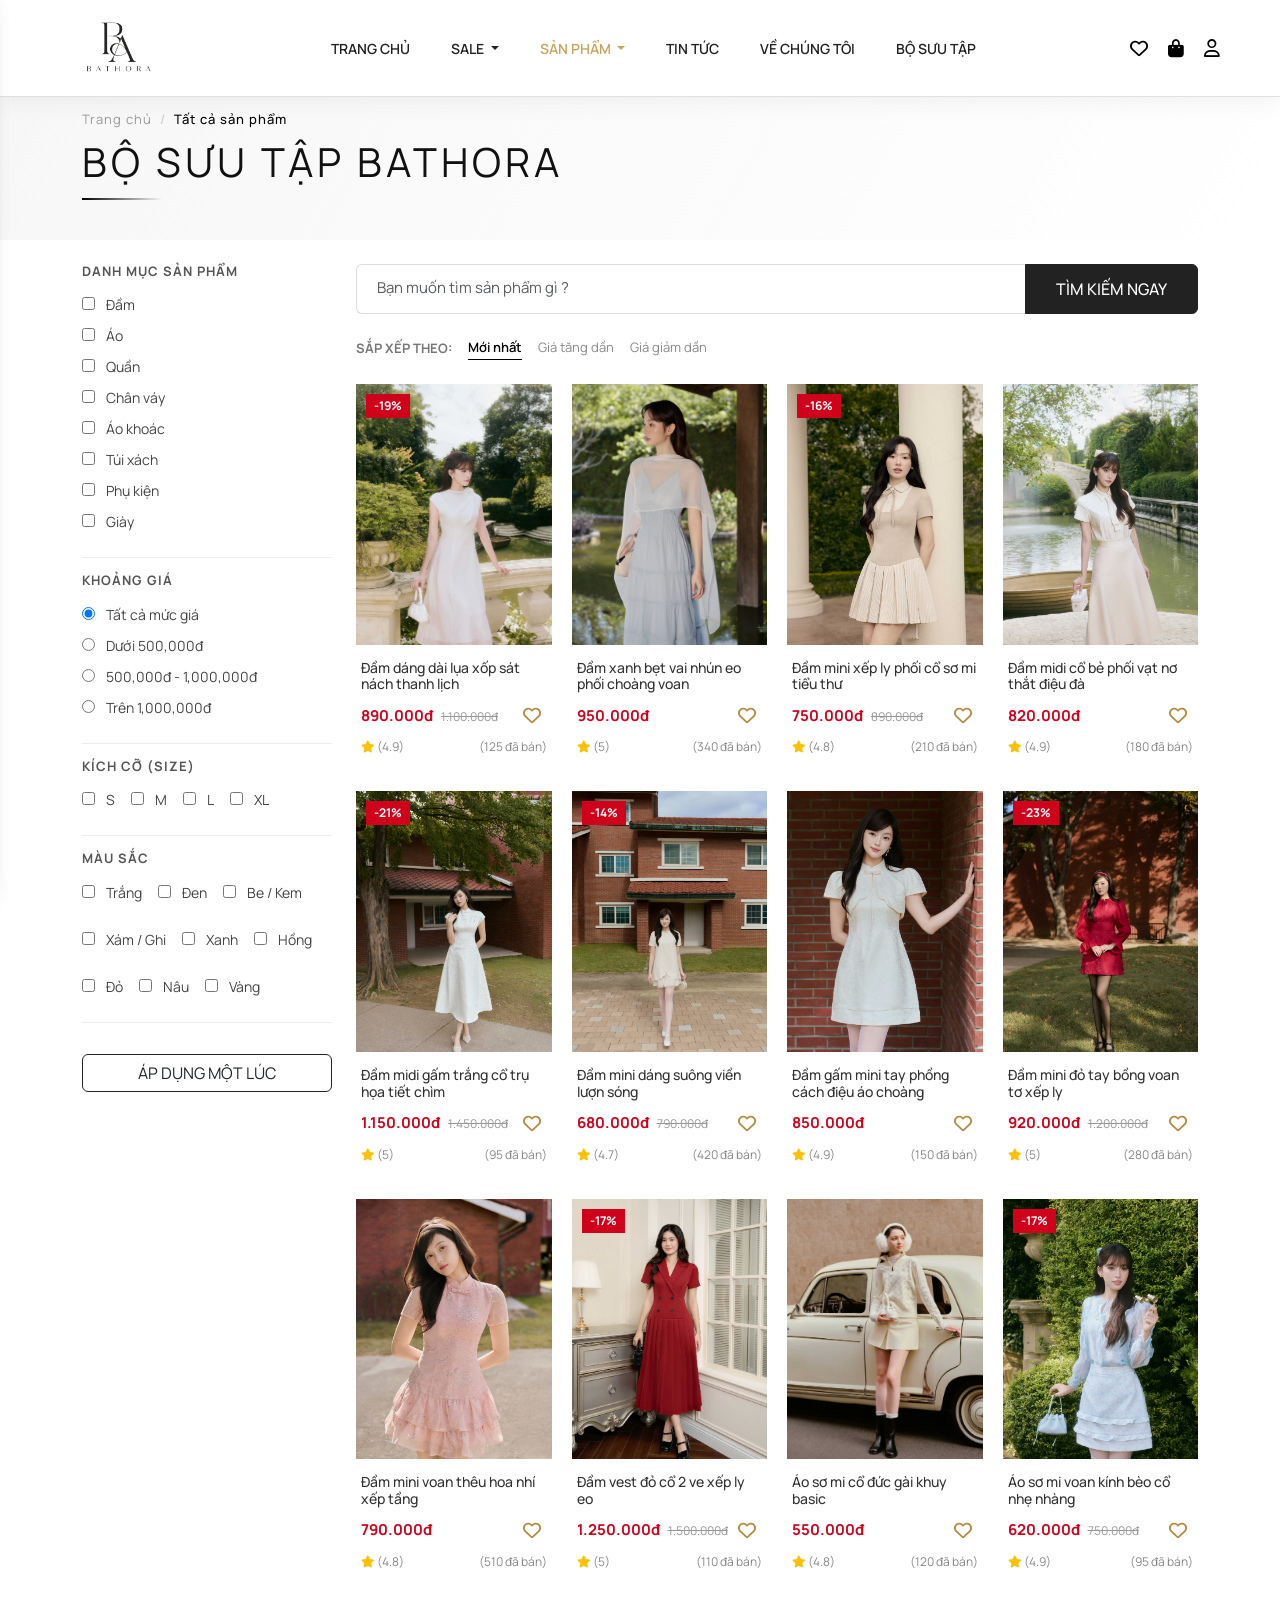
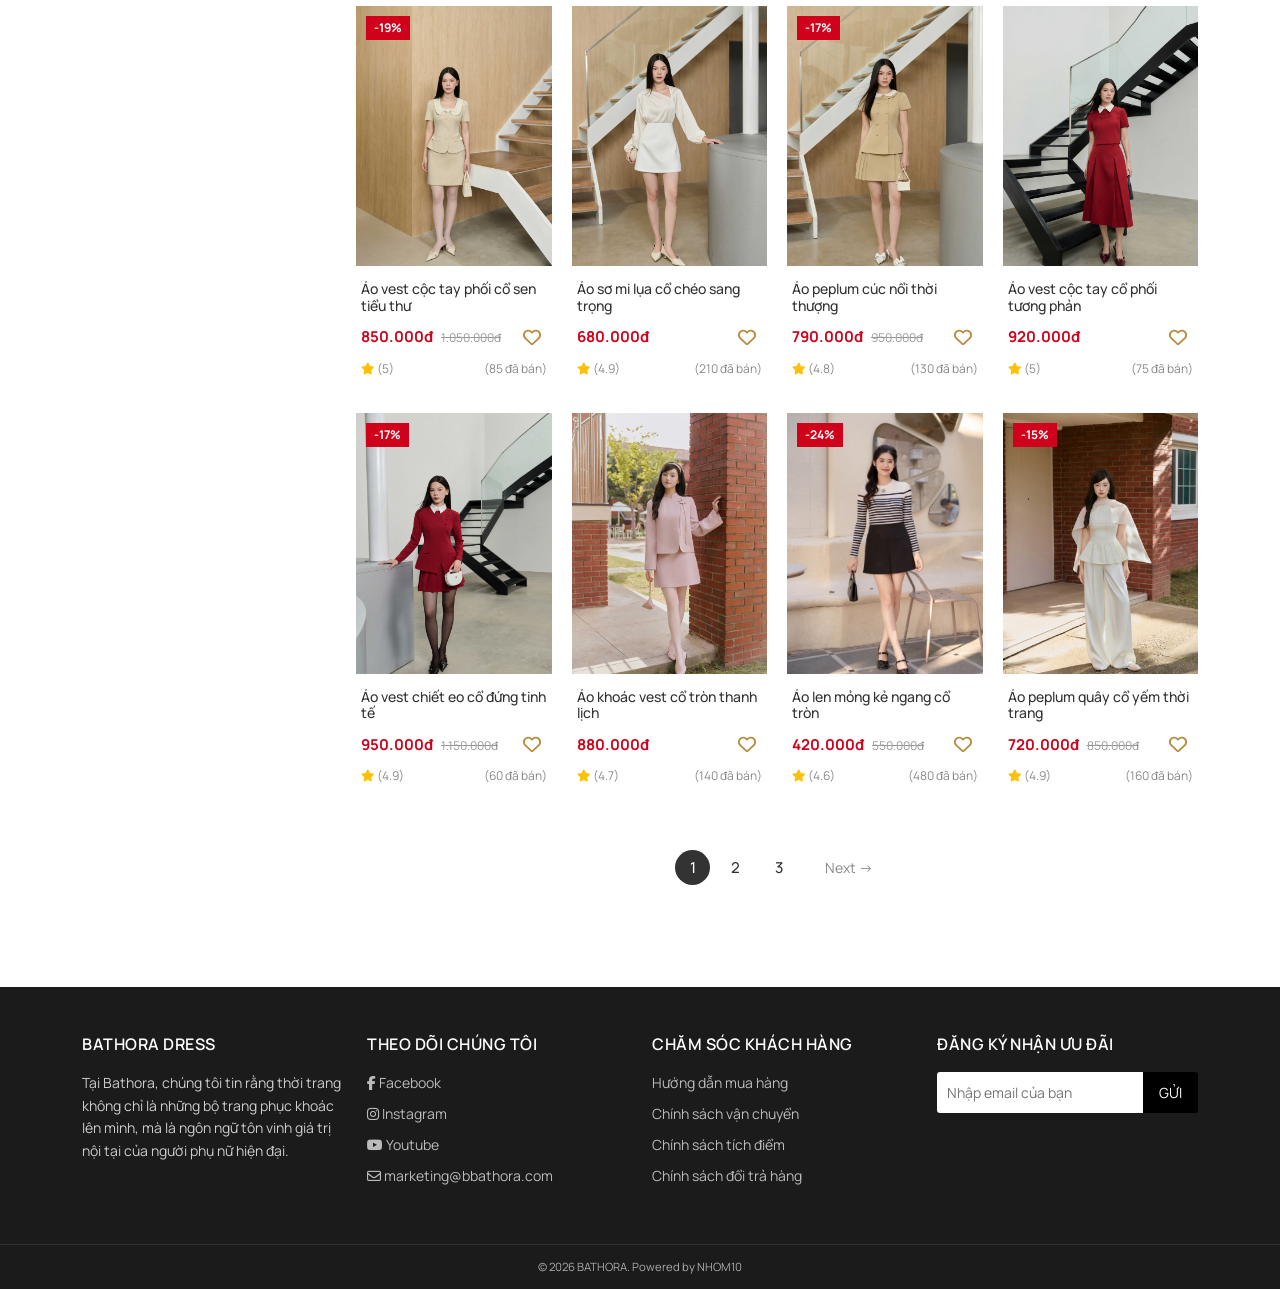
==== commit 25b0b5f8: "cũng cũng" ====
--- a/sanpham.html
+++ b/sanpham.html
@@ -15,95 +15,191 @@
 
 <body>
 
- <header class="header">
-        <div class="container-fluid d-flex align-items-center justify-content-between">
-
-            <!-- LOGO -->
-            <div class="logo">
-                <a href="trangchu.html">
-                    <img src="images/logo.png" alt="Bathora Logo">
+ <header class="header border-bottom sticky-top bg-white">
+        <nav class="navbar navbar-expand-lg py-2">
+            <div class="container-fluid align-items-center">
+
+                <a class="navbar-brand logo m-0" href="trangchu.html">
+                    <img src="images/logo.png" alt="Bathora" height="40">
                 </a>
-            </div>
-
-            <!-- MENU -->
-            <nav class="menu">
-                <ul class="d-flex align-items-center mb-0">
-
-                    <li><a href="trangchu.html" class="active">TRANG CHỦ</a></li>
-
-                    <li class="nav-item dropdown">
-                        <a class="nav-link sale-link" href="#" id="saleDropdown" role="button" data-bs-toggle="dropdown"
-                            aria-expanded="false">
-                            SALE <i class="fa fa-chevron-down ms-1"></i>
+
+                <div class="icons d-flex align-items-center order-lg-3">
+                    <div class="icon">
+                        <a href="YeuThich/yeuthich.html" title="Yêu thích">
+                            <i class="fa-regular fa-heart"></i>
+                            <span id="wishlist-badge" class="badge-count">0</span>
                         </a>
-                        <ul class="dropdown-menu border-0 shadow-sm" aria-labelledby="saleDropdown">
-                            <li><a class="dropdown-item" href="#">Giảm 5%</a></li>
-                            <li><a class="dropdown-item" href="#">Giảm 10%</a></li>
-                            <li><a class="dropdown-item" href="#">Giảm 15%</a></li>
-                            <li><a class="dropdown-item" href="#">Giảm 20%</a></li>
-                            <li>
-                                <hr class="dropdown-divider">
-                            </li> <!-- Thanh gạch ngang phân cách -->
-                            <li><a class="dropdown-item" href="#">Giảm 30%</a></li>
-                            <li><a class="dropdown-item" href="#">Giảm 40%</a></li>
-                            <li><a class="dropdown-item" title="Đặc biệt" class="dropdown-item fw-bold text-danger"
-                                    href="#">SIÊU SALE 50%</a></li>
-                        </ul>
-                    </li>
-
-                    <li class="nav-item dropdown">
-                        <a class="nav-link" href="sanpham.html" id="productDropdown" role="button"
-                            aria-expanded="false">
-                            SẢN PHẨM <i class="fa fa-chevron-down ms-1"></i>
+                    </div>
+
+                    <div class="icon">
+                        <a href="GioHang/giohang.html" title="Giỏ hàng">
+                            <i class="fa-solid fa-bag-shopping"></i>
+                            <span id="cart-badge" class="badge-count">0</span>
                         </a>
-                        <ul class="dropdown-menu border-0 shadow-sm" aria-labelledby="productDropdown">
-                            <li><a class="dropdown-item" href="sanpham.html?loai=dam">ĐẦM</a></li>
-                            <li><a class="dropdown-item" href="sanpham.html?loai=ao">ÁO</a></li>
-                            <li><a class="dropdown-item" href="sanpham.html?loai=quan">QUẦN</a></li>
-                            <li><a class="dropdown-item" href="sanpham.html?loai=chanvay">CHÂN VÁY</a></li>
-                            <li><a class="dropdown-item" href="sanpham.html?loai=aokhoac">ÁO KHOÁC</a></li>
-                            <li><a class="dropdown-item" href="sanpham.html?loai=tuixach">TÚI XÁCH</a></li>
-                            <li><a class="dropdown-item" href="sanpham.html?loai=phukien">PHỤ KIỆN</a></li>
-                            <li><a class="dropdown-item" href="sanpham.html?loai=giay">GIÀY</a></li>
-                        </ul>
-                    </li>
-                    
-                    <li><a href="TinTuc/tintuc.html">TIN TỨC</a></li>
-
-                    <li><a href="vechungtoi.html">VỀ CHÚNG TÔI</a></li>
-                    <li><a href="Bosuutap/Bosuutap.html">BỘ SƯU TẬP</a></li>
-                </ul>
-            </nav>
-
-            <!-- Icon -->
-            <div class="icons d-flex align-items-center">
-
-                <!-- Wishlist -->
-                <div class="icon">
-                    <a href="YeuThich/yeuthich.html" title="Yêu thích">
-                        <i class="fa-regular fa-heart"></i>
-                        <span id="wishlist-badge" class="badge-count">0</span>
+                    </div>
+
+                    <div class="icon">
+                        <a href="TaiKhoan/taikhoan.html" title="Tài khoản">
+                            <i class="fa-regular fa-user"></i>
+                        </a>
+                    </div>
+
+                    <button class="btn-hamburgerMenu" id="openMobileMenuBtn" title="Mở menu">
+                        <i class="fa-solid fa-bars"></i>
+                    </button>
+                </div>
+
+                <div class="collapse navbar-collapse justify-content-center order-lg-2 menu" id="navbarNav">
+                    <ul class="navbar-nav mb-0">
+                        <li class="nav-item"><a class="nav-link" href="trangchu.html">TRANG CHỦ</a></li>
+                        
+                        <li class="nav-item dropdown">
+                            <a class="nav-link sale-link dropdown-toggle" href="#" id="saleDropdown" role="button" data-bs-toggle="dropdown" aria-expanded="false">
+                                SALE
+                            </a>
+                            <ul class="dropdown-menu border-0 shadow-sm" aria-labelledby="saleDropdown">
+                                <li><a class="dropdown-item" href="#">Giảm 5%</a></li>
+                                <li><a class="dropdown-item" href="#">Giảm 10%</a></li>
+                                <li><a class="dropdown-item" href="#">Giảm 15%</a></li>
+                                <li><a class="dropdown-item" href="#">Giảm 20%</a></li>
+                                <li><hr class="dropdown-divider"></li>
+                                <li><a class="dropdown-item" href="#">Giảm 30%</a></li>
+                                <li><a class="dropdown-item" href="#">Giảm 40%</a></li>
+                                <li><a class="dropdown-item fw-bold text-danger" href="#">SIÊU SALE 50%</a></li>
+                            </ul>
+                        </li>
+
+                        <li class="nav-item dropdown">
+                            <a class="nav-link dropdown-toggle active" href="sanpham.html" id="productDropdown" role="button" data-bs-toggle="dropdown" aria-expanded="false">
+                                SẢN PHẨM
+                            </a>
+                            <ul class="dropdown-menu border-0 shadow-sm" aria-labelledby="productDropdown">
+                                <li><a class="dropdown-item" href="sanpham.html">TẤT CẢ SẢN PHẨM</a></li>
+                                <li><a class="dropdown-item" href="sanpham.html?loai=dam">ĐẦM</a></li>
+                                <li><a class="dropdown-item" href="sanpham.html?loai=ao">ÁO</a></li>
+                                <li><a class="dropdown-item" href="sanpham.html?loai=quan">QUẦN</a></li>
+                                <li><a class="dropdown-item" href="sanpham.html?loai=chanvay">CHÂN VÁY</a></li>
+                                <li><a class="dropdown-item" href="sanpham.html?loai=aokhoac">ÁO KHOÁC</a></li>
+                                <li><a class="dropdown-item" href="sanpham.html?loai=tuixach">TÚI XÁCH</a></li>
+                                <li><a class="dropdown-item" href="sanpham.html?loai=phukien">PHỤ KIỆN</a></li>
+                                <li><a class="dropdown-item" href="sanpham.html?loai=giay">GIÀY</a></li>
+                            </ul>
+                        </li>
+
+                        <li class="nav-item"><a class="nav-link" href="TinTuc/tintuc.html">TIN TỨC</a></li>
+                        <li class="nav-item"><a class="nav-link" href="vechungtoi.html">VỀ CHÚNG TÔI</a></li>
+                        <li class="nav-item"><a class="nav-link" href="Bosuutap/Bosuutap.html">BỘ SƯU TẬP</a></li>
+                    </ul>
+                </div>
+
+            </div>
+        </nav>
+    </header>
+
+    <div class="mobile-sidebar-popup" id="mobileMenuPopup">
+        <div class="sidebar-popup-header d-flex justify-content-between align-items-center">
+            <div class="sidebar-popup-logo">
+                <img src="images/logo.png" alt="Bathora Logo" height="35">
+            </div>
+            <button class="btn-close-sidebar-popup" id="closeMobileMenuBtn">
+                <i class="fa-solid fa-xmark"></i>
+            </button>
+        </div>
+        
+        <div class="sidebar-popup-body">
+            <ul class="mobile-popup-menu-list">
+                <li><a href="trangchu.html">TRANG CHỦ</a></li>
+                
+                <li class="mobile-dropdown">
+                    <a href="javascript:void(0);" class="mobile-dropdown-toggle">
+                        SALE <i class="fa fa-chevron-down ms-1" style="font-size: 11px;"></i>
                     </a>
-                </div>
-
-                <!-- Cart -->
-                <div class="icon">
-                    <a href="GioHang/giohang.html" title="Giỏ hàng">
-                        <i class="fa-solid fa-bag-shopping"></i>
-                        <span id="cart-badge" class="badge-count">0</span>
+                    <ul class="mobile-submenu">
+                        <li><a href="#">Giảm 5%</a></li>
+                        <li><a href="#">Giảm 10%</a></li>
+                        <li><a href="#">Giảm 15%</a></li>
+                        <li><a href="#">Giảm 20%</a></li>
+                        <li><a href="#">Giảm 30%</a></li>
+                        <li><a href="#">Giảm 40%</a></li>
+                        <li><a href="#" class="text-danger fw-bold">SIÊU SALE 50%</a></li>
+                    </ul>
+                </li>
+
+                <li class="mobile-dropdown">
+                    <a href="javascript:void(0);" class="mobile-dropdown-toggle active">
+                        SẢN PHẨM <i class="fa fa-chevron-down ms-1" style="font-size: 11px;"></i>
                     </a>
-                </div>
-
-                <!-- User (Login) -->
-                <div class="icon">
-                    <a href="TaiKhoan/taikhoan.html" title="Tài khoản">
-                        <i class="fa-regular fa-user"></i>
+                    <ul class="mobile-submenu" style="display: block;">
+                        <li><a href="sanpham.html">TẤT CẢ SẢN PHẨM</a></li>
+                        <li><a href="sanpham.html?loai=dam">ĐẦM</a></li>
+                        <li><a href="sanpham.html?loai=ao">ÁO</a></li>
+                        <li><a href="sanpham.html?loai=quan">QUẦN</a></li>
+                        <li><a href="sanpham.html?loai=chanvay">CHÂN VÁY</a></li>
+                        <li><a href="sanpham.html?loai=aokhoac">ÁO KHOÁC</a></li>
+                        <li><a href="sanpham.html?loai=tuixach">TÚI XÁCH</a></li>
+                        <li><a href="sanpham.html?loai=phukien">PHỤ KIỆN</a></li>
+                        <li><a href="sanpham.html?loai=giay">GIÀY</a></li>
+                    </ul>
+                </li>
+
+                <li><a href="TinTuc/tintuc.html">TIN TỨC</a></li>
+                <li><a href="vechungtoi.html">VỀ CHÚNG TÔI</a></li>
+                <li><a href="Bosuutap/Bosuutap.html">BỘ SƯU TẬP</a></li>
+            </ul>
+        </div>
+    </div>
+
+    <div class="sidebar-popup-overlay" id="sidebarPopupOverlay"></div>
+    <div class="mobile-sidebar-popup" id="mobileMenuPopup">
+        <div class="sidebar-popup-header d-flex justify-content-between align-items-center">
+            <div class="sidebar-popup-logo">
+                <img src="images/logo.png" alt="Bathora Logo" height="35">
+            </div>
+            <button class="btn-close-sidebar-popup" id="closeMobileMenuBtn">
+                <i class="fa-solid fa-xmark"></i>
+            </button>
+        </div>
+        
+        <div class="sidebar-popup-body">
+            <ul class="mobile-popup-menu-list">
+                <li><a href="trangchu.html">TRANG CHỦ</a></li>
+                
+                <li class="mobile-dropdown">
+                    <a href="javascript:void(0);" class="mobile-dropdown-toggle active">
+                        SẢN PHẨM <i class="fa fa-chevron-down ms-1" style="font-size: 11px;"></i>
                     </a>
-                </div>
-            </div>
-        </div>
-    </header>
-
+                    <ul class="mobile-submenu" style="display: block;"> <li><a href="sanpham.html">TẤT CẢ SẢN PHẨM</a></li>
+                        <li><a href="sanpham.html?loai=dam">ĐẦM</a></li>
+                        <li><a href="sanpham.html?loai=ao">ÁO</a></li>
+                        <li><a href="sanpham.html?loai=quan">QUẦN</a></li>
+                        <li><a href="sanpham.html?loai=chanvay">CHÂN VÁY</a></li>
+                        <li><a href="sanpham.html?loai=aokhoac">ÁO KHOÁC</a></li>
+                        <li><a href="sanpham.html?loai=tuixach">TÚI XÁCH</a></li>
+                        <li><a href="sanpham.html?loai=phukien">PHỤ KIỆN</a></li>
+                        <li><a href="sanpham.html?loai=giay">GIÀY</a></li>
+                    </ul>
+                </li>
+
+                <li class="mobile-dropdown">
+                    <a href="javascript:void(0);" class="mobile-dropdown-toggle">
+                        SALE <i class="fa fa-chevron-down ms-1" style="font-size: 11px;"></i>
+                    </a>
+                    <ul class="mobile-submenu">
+                        <li><a href="#">Giảm 5%</a></li>
+                        <li><a href="#">Giảm 10%</a></li>
+                        <li><a href="#">Giảm 20%</a></li>
+                        <li><a href="#" class="text-danger fw-bold">SIÊU SALE 50%</a></li>
+                    </ul>
+                </li>
+
+                <li><a href="TinTuc/tintuc.html">TIN TỨC</a></li>
+                <li><a href="vechungtoi.html">VỀ CHÚNG TÔI</a></li>
+                <li><a href="Bosuutap/Bosuutap.html">BỘ SƯU TẬP</a></li>
+            </ul>
+        </div>
+    </div>
+
+    <div class="sidebar-popup-overlay" id="sidebarPopupOverlay"></div>
     <main class="product-page">
         <section class="breadcrumb-bg cart-breadcrumb">
             <div class="container">
--- a/sanpham.css
+++ b/sanpham.css
@@ -763,4 +763,130 @@
     .navbar-nav .dropdown-item:active {
         background-color: #eee !important;
     }
+}
+
+
+/* ========================================================
+   CSS POPUP MENU CHO ĐIỆN THOẠI (MOBILE SIDEBAR)
+   ======================================================== */
+
+.btn-hamburgerMenu {
+    display: none;
+    background: none;
+    border: none;
+    font-size: 22px;
+    color: #222;
+    cursor: pointer;
+    padding: 0 0 0 15px;
+    align-items: center;
+}
+
+.mobile-sidebar-popup {
+    position: fixed;
+    top: 0;
+    left: -310px; 
+    width: 290px;
+    height: 100vh;
+    background-color: #ffffff;
+    z-index: 9999;
+    box-shadow: 4px 0 25px rgba(0, 0, 0, 0.15);
+    display: flex;
+    flex-direction: column;
+    transition: left 0.4s cubic-bezier(0.25, 1, 0.5, 1);
+}
+
+.mobile-sidebar-popup.open {
+    left: 0;
+}
+
+.sidebar-popup-header {
+    padding: 20px;
+    border-bottom: 1px solid #f5f5f5;
+}
+
+.btn-close-sidebar-popup {
+    background: none;
+    border: none;
+    font-size: 22px;
+    color: #222;
+    cursor: pointer;
+}
+
+.sidebar-popup-body {
+    padding: 25px 20px;
+    overflow-y: auto;
+    flex: 1;
+}
+
+.mobile-popup-menu-list {
+    list-style: none;
+    padding: 0;
+    margin: 0;
+}
+
+.mobile-popup-menu-list li {
+    margin-bottom: 20px;
+}
+
+.mobile-popup-menu-list a {
+    text-decoration: none;
+    color: #222222;
+    font-weight: 600;
+    font-size: 15px;
+    letter-spacing: 1px;
+    display: block;
+    padding: 5px 0;
+    transition: color 0.3s;
+}
+
+.mobile-popup-menu-list a:hover,
+.mobile-popup-menu-list a.active {
+    color: #c9a45c;
+}
+
+/* XỬ LÝ DROPDOWN CON (SUBMENU) TRÊN MOBILE */
+.mobile-submenu {
+    list-style: none;
+    padding-left: 20px;
+    margin: 5px 0 10px 0;
+    display: none; 
+    border-left: 1px solid #eee;
+}
+
+.mobile-submenu li {
+    margin-bottom: 12px !important;
+}
+
+.mobile-submenu a {
+    font-size: 14px !important;
+    color: #666666 !important;
+    font-weight: 500 !important;
+}
+
+.sidebar-popup-overlay {
+    position: fixed;
+    top: 0;
+    left: 0;
+    width: 100vw;
+    height: 100vh;
+    background: rgba(0, 0, 0, 0.4);
+    z-index: 9998;
+    opacity: 0;
+    visibility: hidden;
+    transition: all 0.3s ease;
+}
+
+.sidebar-popup-overlay.show {
+    opacity: 1;
+    visibility: visible;
+}
+
+/* KHI MÀN HÌNH NHỎ HƠN 991PX */
+@media (max-width: 991px) {
+    .menu {
+        display: none !important; /* Ẩn menu ngang cũ */
+    }
+    .btn-hamburgerMenu {
+        display: flex; /* Hiện nút 3 gạch */
+    }
 }
